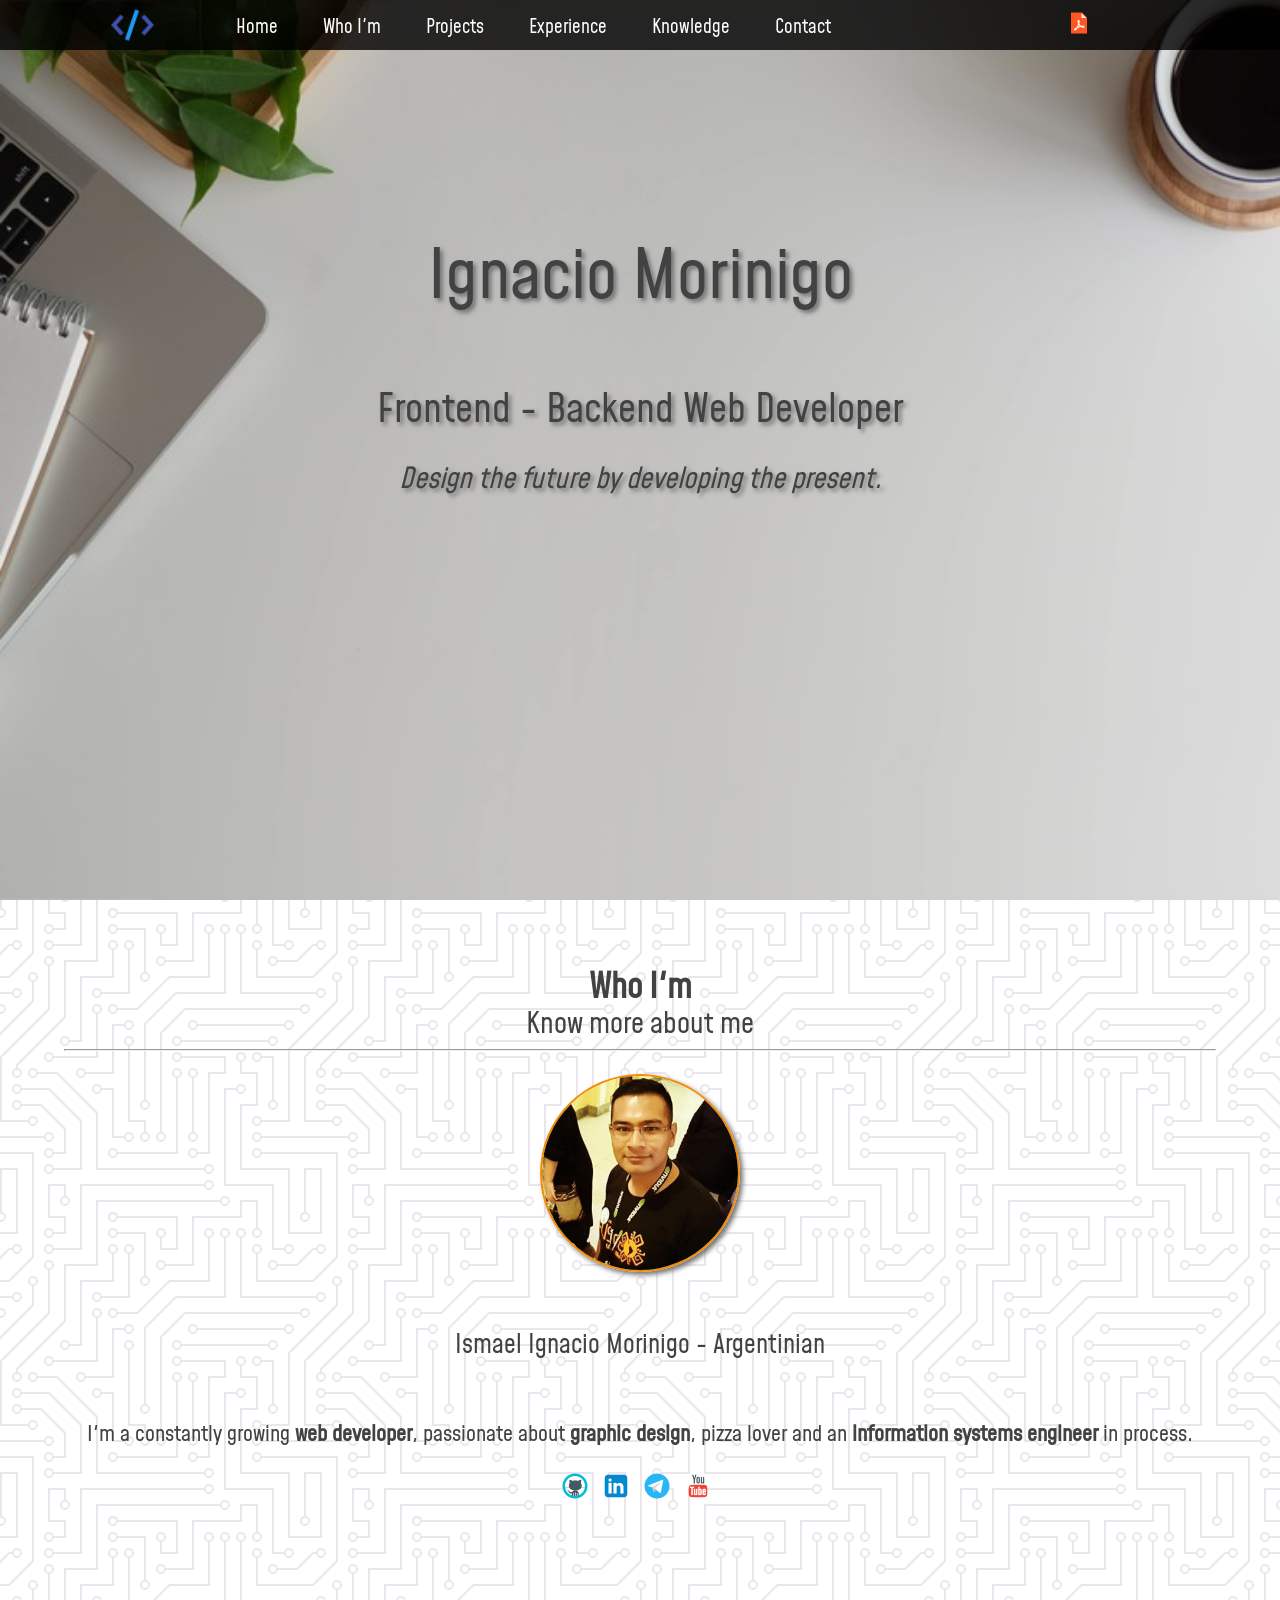
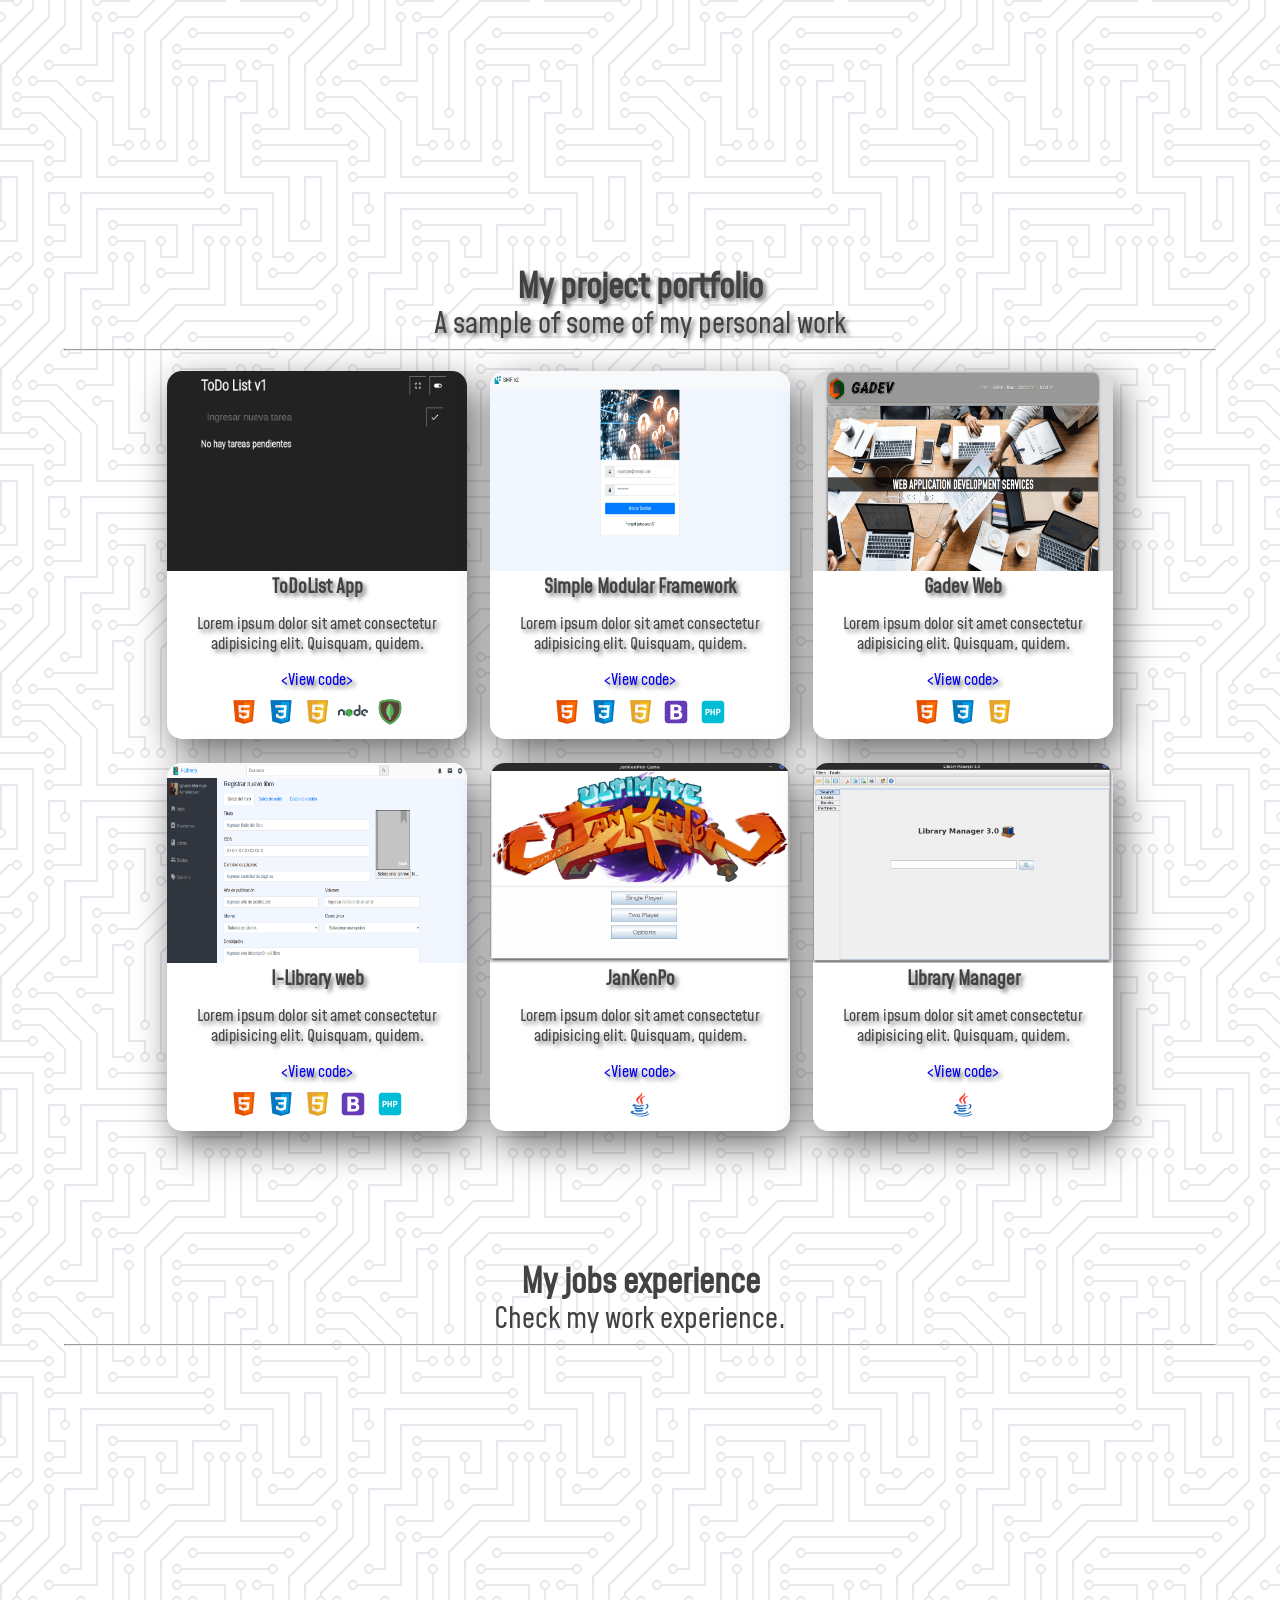
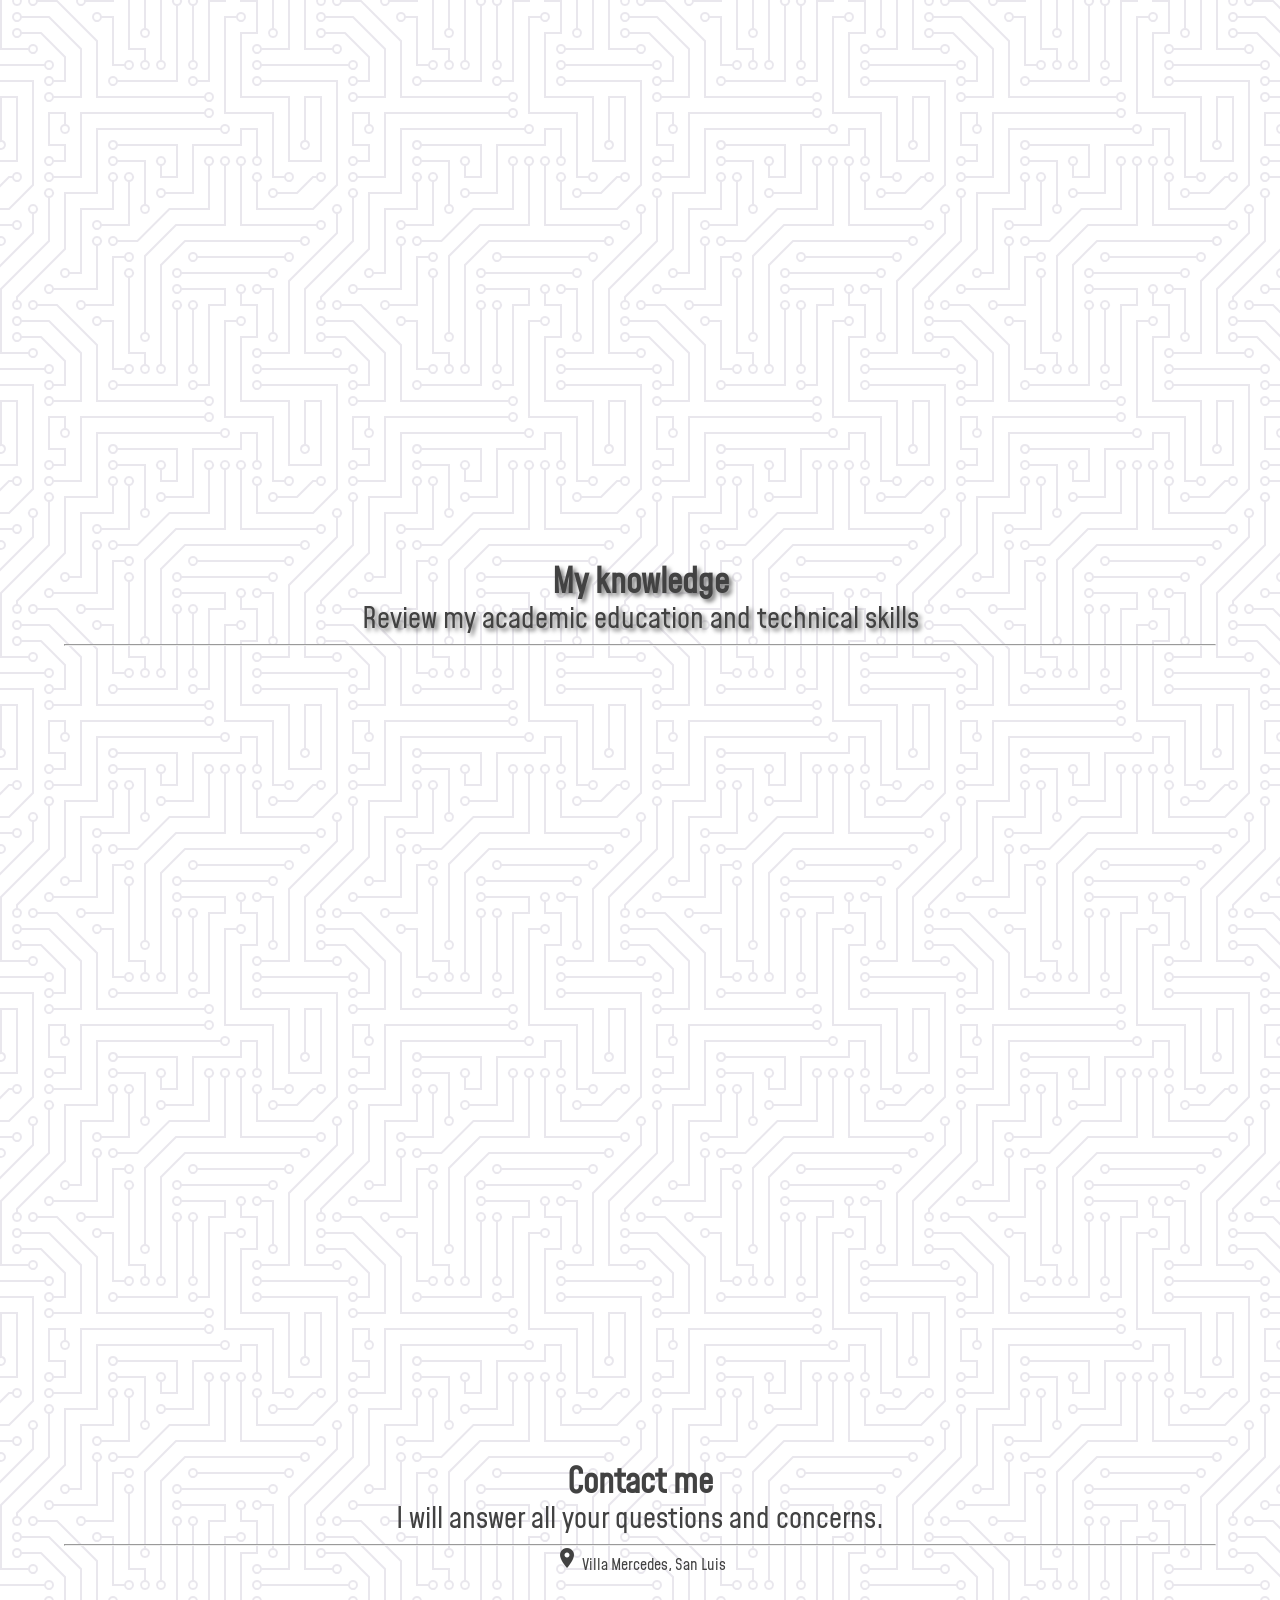
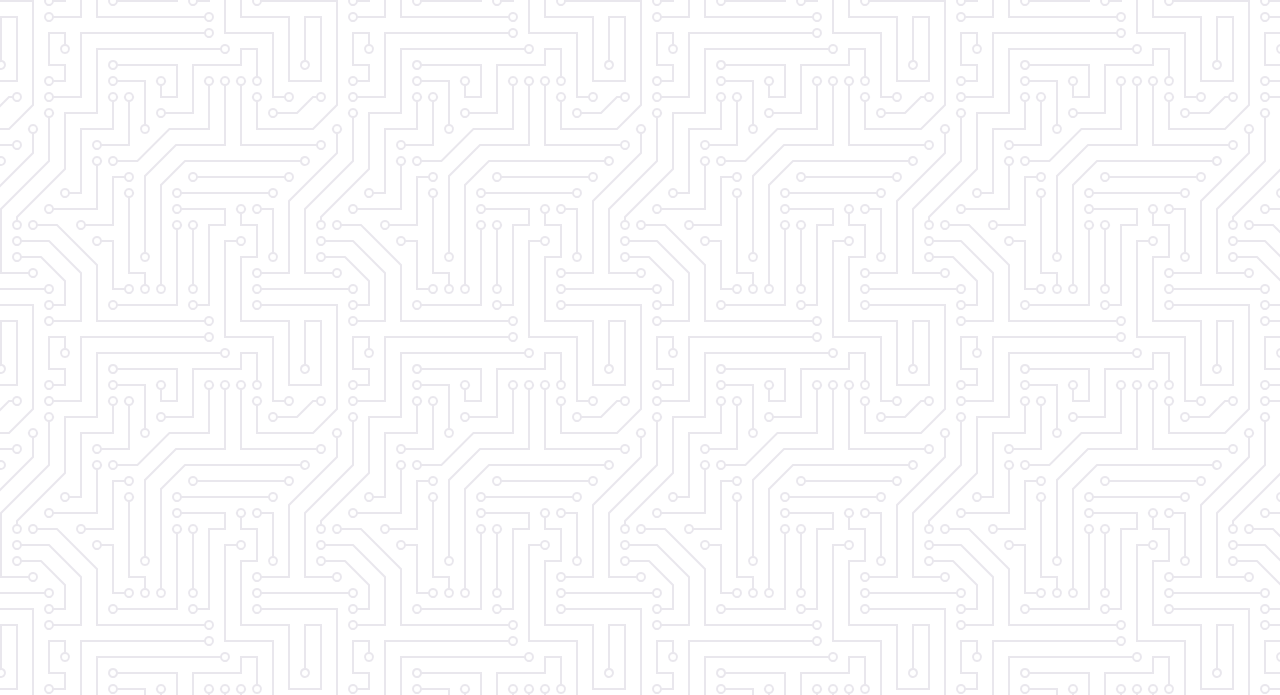
==== index.html @ b8783202 "Project section content" ====
<!DOCTYPE html>
<html lang="en">
    <head>
        <meta charset="UTF-8">
        <meta http-equiv="X-UA-Compatible" content="IE=edge">
        <meta name="viewport" content="width=device-width, initial-scale=1.0">
        <link href="https://fonts.googleapis.com/icon?family=Material+Icons" rel="stylesheet">
        <link rel="stylesheet" href="./css/fonts.css">
        <link rel="stylesheet" href="./css/style.css">
        <link rel="stylesheet" href="./css/media-query.css">
        <link href="https://unpkg.com/aos@2.3.1/dist/aos.css" rel="stylesheet">
        <link rel="shortcut icon" href="./assets/icons/favicon.png" type="image/x-icon">
        <title>Ignacio Morinigo - Web</title>
    </head>
    <body>
        <header>
            <!--Nav menu-->
            <nav class="nav-main">
                <img src="./assets/img/brand.png" alt="morinacho logo" class="nav-brand">
                <ul class="nav-menu" id="nav-menu">
                    <li><a href="#home">Home</a></li>
                    <li><a href="#im">Who I'm</a></li>
                    <li><a href="#projects">Projects</a></li>
                    <li><a href="#experience">Experience</a></li>
                    <li><a href="#knowledge">Knowledge</a></li>
                    <li><a href="#contact">Contact</a></li>
                </ul>
                <div class="menu-bar" id="menu-bar">
                    <i class="material-icons">menu</i>
                </div>
                <!--Search-->
                <ul class="nav-search">
                    <li><a href="https://drive.google.com/file/d/1oW3Do5Kp2WzFYBos2UsOFZZMTIMXkydo/view?usp=sharing" target="_blank"><img src="./assets/icons/icons8-pdf-30.png" /></a></li>
                </ul>
            </nav>
        </header>
        <main class="container">
            <!--Home-->
            <section id="home" class="content">
                <div class="title-section">
                    <p id="my-name" data-aos="zoom-out-down" data-aos-duration="800">Ignacio Morinigo</p>
                    <p id="my-profesion" data-aos="zoom-out" data-aos-duration="800">Frontend - Backend Web Developer</p>
                    <p data-aos="zoom-out-up" data-aos-duration="800"><cite>Design the future by developing the present.</cite></p>
                </div> 
            </section>

            <!--Who im-->
            <section id="im" class="content">
                <article class="title-section">
                    <h1>Who I'm</h1>
                    <span>Know more about me</span>
                    <hr>
                </article>
                <article id="main-im"> 
                    <img src="./assets/img/profile.png" alt="profile" >
                    <div id="personal-data">
                        <p>Ismael Ignacio Morinigo - Argentinian</p>
                    </div> 
                    <div id="about-me"> 
                        <p>I'm a constantly growing <b>web developer</b>, passionate about <b>graphic design</b>, pizza lover and an <b>information systems engineer</b> in process.</p>
                    </div>
                </article>
                <footer id="footer-icons">
                    <a href="https://github.com/morinacho" target="_blank"><img src="./assets/icons/icons8-github-30.png" alt="github"></a>
                    <a href="https://www.linkedin.com/in/ismael-ignacio-morinigo-8822a538/" target="_blank"><img src="./assets/icons/icons8-linkedin-30.png" alt="instagram"></a>
                    <a href="https://t.me/morinacho" target="_blank"><img src="./assets/icons/icons8-telegram-app-30.png" alt="telegram"></a>
                    <a href="https://www.youtube.com/channel/UCLKkpOBSzm8sTbXCJhYv2jQ?view_as=subscriber" target="_blank"><img src="./assets/icons/icons8-youtube-30.png" alt="youtube"></a>
                </footer>
            </section>

            <!--Projects-->
            <section id="projects" class="content">
                <article class="title-section">
                    <h1>My project portfolio</h1>
                    <span>A sample of some of my personal work</span>
                    <hr>
                </article>
                <article id="cards-container"></article>
            </section>

            <!--Experience-->
            <section id="experience" class="content">
                <article class="title-section">
                    <h1>My jobs experience</h1>
                    <span>Check my work experience.</span> 
                    <hr>
                </article>
            </section>

            <!--Knowledge-->
            <section id="knowledge" class="content">
                <article class="title-section">
                    <h1>My knowledge</h1>
                    <span>Review my academic education and technical skills</span>
                    <hr>
                </article> 
            </section>

            <!--Contact-->
            <section id="contact" class="content">
                <article class="title-section">
                    <h1>Contact me</h1>
                    <span>I will answer all your questions and concerns.</span>
                    <hr>
                </article>
                <footer>
                    <ul> 
                        <li><span class="material-icons">room</span><span class="footer-li"> Villa Mercedes, San Luis</span></li>
                    </ul>
                </footer>
            </section>
        </main> 
        <script src="./js/app.js"></script>       
        <script src="https://unpkg.com/aos@2.3.1/dist/aos.js"></script>
        <script>AOS.init();</script>
    </body>
</html>
---- css/fonts.css ----
@font-face {
    font-family: 'Mohave';
    src: url('../assets/fonts/mohave/Mohave-Regular.eot');
    src: url('../assets/fonts/mohave/Mohave-Regular.eot');
    src: url('../assets/fonts/mohave/Mohave-Regular.eot?#iefix') format('embedded-opentype'),
         url('../assets/fonts/mohave/Mohave-Regular.woff2') format('woff2'),
         url('../assets/fonts/mohave/Mohave-Regular.woff') format('woff'),
         url('../assets/fonts/mohave/Mohave-Regular.ttf') format('truetype'),
         url('../assets/fonts/mohave/Mohave-Regular.svg#Mohave-Regular') format('svg');
    font-weight: normal;
    font-style: normal;
}
---- css/style.css ----
*{
    box-sizing: border-box;
    margin: 0;
    padding: 0;
}
/* Color palette*/
:root{
    --primary-color-light: #424242;
    --secundary-color-light: #9b9b9b;
    --tertiary-color-light: #ECECD4;
    --quaternary-color-ligth: #F49237;
    --quinary-color-ligth: #ECF7F7;

    --primary-color-dark: #000000;
    --secundary-color-dark: #9b9b9b;
    --tertiary-color-dark: #ECECD4;
    --quaternary-color-dark: #F49237;
    --quinary-color-dark: #FFFFFF;
}

body{
    background-color: var(--quintary-color-light);
    background-image: url("data:image/svg+xml,%3Csvg xmlns='http://www.w3.org/2000/svg' viewBox='0 0 304 304' width='304' height='304'%3E%3Cpath fill='%239C92AC' fill-opacity='0.22' d='M44.1 224a5 5 0 1 1 0 2H0v-2h44.1zm160 48a5 5 0 1 1 0 2H82v-2h122.1zm57.8-46a5 5 0 1 1 0-2H304v2h-42.1zm0 16a5 5 0 1 1 0-2H304v2h-42.1zm6.2-114a5 5 0 1 1 0 2h-86.2a5 5 0 1 1 0-2h86.2zm-256-48a5 5 0 1 1 0 2H0v-2h12.1zm185.8 34a5 5 0 1 1 0-2h86.2a5 5 0 1 1 0 2h-86.2zM258 12.1a5 5 0 1 1-2 0V0h2v12.1zm-64 208a5 5 0 1 1-2 0v-54.2a5 5 0 1 1 2 0v54.2zm48-198.2V80h62v2h-64V21.9a5 5 0 1 1 2 0zm16 16V64h46v2h-48V37.9a5 5 0 1 1 2 0zm-128 96V208h16v12.1a5 5 0 1 1-2 0V210h-16v-76.1a5 5 0 1 1 2 0zm-5.9-21.9a5 5 0 1 1 0 2H114v48H85.9a5 5 0 1 1 0-2H112v-48h12.1zm-6.2 130a5 5 0 1 1 0-2H176v-74.1a5 5 0 1 1 2 0V242h-60.1zm-16-64a5 5 0 1 1 0-2H114v48h10.1a5 5 0 1 1 0 2H112v-48h-10.1zM66 284.1a5 5 0 1 1-2 0V274H50v30h-2v-32h18v12.1zM236.1 176a5 5 0 1 1 0 2H226v94h48v32h-2v-30h-48v-98h12.1zm25.8-30a5 5 0 1 1 0-2H274v44.1a5 5 0 1 1-2 0V146h-10.1zm-64 96a5 5 0 1 1 0-2H208v-80h16v-14h-42.1a5 5 0 1 1 0-2H226v18h-16v80h-12.1zm86.2-210a5 5 0 1 1 0 2H272V0h2v32h10.1zM98 101.9V146H53.9a5 5 0 1 1 0-2H96v-42.1a5 5 0 1 1 2 0zM53.9 34a5 5 0 1 1 0-2H80V0h2v34H53.9zm60.1 3.9V66H82v64H69.9a5 5 0 1 1 0-2H80V64h32V37.9a5 5 0 1 1 2 0zM101.9 82a5 5 0 1 1 0-2H128V37.9a5 5 0 1 1 2 0V82h-28.1zm16-64a5 5 0 1 1 0-2H146v44.1a5 5 0 1 1-2 0V18h-26.1zm102.2 270a5 5 0 1 1 0 2H98v14h-2v-16h124.1zM242 149.9V160h16v34h-16v62h48v48h-2v-46h-48v-66h16v-30h-16v-12.1a5 5 0 1 1 2 0zM53.9 18a5 5 0 1 1 0-2H64V2H48V0h18v18H53.9zm112 32a5 5 0 1 1 0-2H192V0h50v2h-48v48h-28.1zm-48-48a5 5 0 0 1-9.8-2h2.07a3 3 0 1 0 5.66 0H178v34h-18V21.9a5 5 0 1 1 2 0V32h14V2h-58.1zm0 96a5 5 0 1 1 0-2H137l32-32h39V21.9a5 5 0 1 1 2 0V66h-40.17l-32 32H117.9zm28.1 90.1a5 5 0 1 1-2 0v-76.51L175.59 80H224V21.9a5 5 0 1 1 2 0V82h-49.59L146 112.41v75.69zm16 32a5 5 0 1 1-2 0v-99.51L184.59 96H300.1a5 5 0 0 1 3.9-3.9v2.07a3 3 0 0 0 0 5.66v2.07a5 5 0 0 1-3.9-3.9H185.41L162 121.41v98.69zm-144-64a5 5 0 1 1-2 0v-3.51l48-48V48h32V0h2v50H66v55.41l-48 48v2.69zM50 53.9v43.51l-48 48V208h26.1a5 5 0 1 1 0 2H0v-65.41l48-48V53.9a5 5 0 1 1 2 0zm-16 16V89.41l-34 34v-2.82l32-32V69.9a5 5 0 1 1 2 0zM12.1 32a5 5 0 1 1 0 2H9.41L0 43.41V40.6L8.59 32h3.51zm265.8 18a5 5 0 1 1 0-2h18.69l7.41-7.41v2.82L297.41 50H277.9zm-16 160a5 5 0 1 1 0-2H288v-71.41l16-16v2.82l-14 14V210h-28.1zm-208 32a5 5 0 1 1 0-2H64v-22.59L40.59 194H21.9a5 5 0 1 1 0-2H41.41L66 216.59V242H53.9zm150.2 14a5 5 0 1 1 0 2H96v-56.6L56.6 162H37.9a5 5 0 1 1 0-2h19.5L98 200.6V256h106.1zm-150.2 2a5 5 0 1 1 0-2H80v-46.59L48.59 178H21.9a5 5 0 1 1 0-2H49.41L82 208.59V258H53.9zM34 39.8v1.61L9.41 66H0v-2h8.59L32 40.59V0h2v39.8zM2 300.1a5 5 0 0 1 3.9 3.9H3.83A3 3 0 0 0 0 302.17V256h18v48h-2v-46H2v42.1zM34 241v63h-2v-62H0v-2h34v1zM17 18H0v-2h16V0h2v18h-1zm273-2h14v2h-16V0h2v16zm-32 273v15h-2v-14h-14v14h-2v-16h18v1zM0 92.1A5.02 5.02 0 0 1 6 97a5 5 0 0 1-6 4.9v-2.07a3 3 0 1 0 0-5.66V92.1zM80 272h2v32h-2v-32zm37.9 32h-2.07a3 3 0 0 0-5.66 0h-2.07a5 5 0 0 1 9.8 0zM5.9 0A5.02 5.02 0 0 1 0 5.9V3.83A3 3 0 0 0 3.83 0H5.9zm294.2 0h2.07A3 3 0 0 0 304 3.83V5.9a5 5 0 0 1-3.9-5.9zm3.9 300.1v2.07a3 3 0 0 0-1.83 1.83h-2.07a5 5 0 0 1 3.9-3.9zM97 100a3 3 0 1 0 0-6 3 3 0 0 0 0 6zm0-16a3 3 0 1 0 0-6 3 3 0 0 0 0 6zm16 16a3 3 0 1 0 0-6 3 3 0 0 0 0 6zm16 16a3 3 0 1 0 0-6 3 3 0 0 0 0 6zm0 16a3 3 0 1 0 0-6 3 3 0 0 0 0 6zm-48 32a3 3 0 1 0 0-6 3 3 0 0 0 0 6zm16 16a3 3 0 1 0 0-6 3 3 0 0 0 0 6zm32 48a3 3 0 1 0 0-6 3 3 0 0 0 0 6zm-16 16a3 3 0 1 0 0-6 3 3 0 0 0 0 6zm32-16a3 3 0 1 0 0-6 3 3 0 0 0 0 6zm0-32a3 3 0 1 0 0-6 3 3 0 0 0 0 6zm16 32a3 3 0 1 0 0-6 3 3 0 0 0 0 6zm32 16a3 3 0 1 0 0-6 3 3 0 0 0 0 6zm0-16a3 3 0 1 0 0-6 3 3 0 0 0 0 6zm-16-64a3 3 0 1 0 0-6 3 3 0 0 0 0 6zm16 0a3 3 0 1 0 0-6 3 3 0 0 0 0 6zm16 96a3 3 0 1 0 0-6 3 3 0 0 0 0 6zm0 16a3 3 0 1 0 0-6 3 3 0 0 0 0 6zm16 16a3 3 0 1 0 0-6 3 3 0 0 0 0 6zm16-144a3 3 0 1 0 0-6 3 3 0 0 0 0 6zm0 32a3 3 0 1 0 0-6 3 3 0 0 0 0 6zm16-32a3 3 0 1 0 0-6 3 3 0 0 0 0 6zm16-16a3 3 0 1 0 0-6 3 3 0 0 0 0 6zm-96 0a3 3 0 1 0 0-6 3 3 0 0 0 0 6zm0 16a3 3 0 1 0 0-6 3 3 0 0 0 0 6zm16-32a3 3 0 1 0 0-6 3 3 0 0 0 0 6zm96 0a3 3 0 1 0 0-6 3 3 0 0 0 0 6zm-16-64a3 3 0 1 0 0-6 3 3 0 0 0 0 6zm16-16a3 3 0 1 0 0-6 3 3 0 0 0 0 6zm-32 0a3 3 0 1 0 0-6 3 3 0 0 0 0 6zm0-16a3 3 0 1 0 0-6 3 3 0 0 0 0 6zm-16 0a3 3 0 1 0 0-6 3 3 0 0 0 0 6zm-16 0a3 3 0 1 0 0-6 3 3 0 0 0 0 6zm-16 0a3 3 0 1 0 0-6 3 3 0 0 0 0 6zM49 36a3 3 0 1 0 0-6 3 3 0 0 0 0 6zm-32 0a3 3 0 1 0 0-6 3 3 0 0 0 0 6zm32 16a3 3 0 1 0 0-6 3 3 0 0 0 0 6zM33 68a3 3 0 1 0 0-6 3 3 0 0 0 0 6zm16-48a3 3 0 1 0 0-6 3 3 0 0 0 0 6zm0 240a3 3 0 1 0 0-6 3 3 0 0 0 0 6zm16 32a3 3 0 1 0 0-6 3 3 0 0 0 0 6zm-16-64a3 3 0 1 0 0-6 3 3 0 0 0 0 6zm0 16a3 3 0 1 0 0-6 3 3 0 0 0 0 6zm-16-32a3 3 0 1 0 0-6 3 3 0 0 0 0 6zm80-176a3 3 0 1 0 0-6 3 3 0 0 0 0 6zm16 0a3 3 0 1 0 0-6 3 3 0 0 0 0 6zm-16-16a3 3 0 1 0 0-6 3 3 0 0 0 0 6zm32 48a3 3 0 1 0 0-6 3 3 0 0 0 0 6zm16-16a3 3 0 1 0 0-6 3 3 0 0 0 0 6zm0-32a3 3 0 1 0 0-6 3 3 0 0 0 0 6zm112 176a3 3 0 1 0 0-6 3 3 0 0 0 0 6zm-16 16a3 3 0 1 0 0-6 3 3 0 0 0 0 6zm0 16a3 3 0 1 0 0-6 3 3 0 0 0 0 6zm0 16a3 3 0 1 0 0-6 3 3 0 0 0 0 6zM17 180a3 3 0 1 0 0-6 3 3 0 0 0 0 6zm0 16a3 3 0 1 0 0-6 3 3 0 0 0 0 6zm0-32a3 3 0 1 0 0-6 3 3 0 0 0 0 6zm16 0a3 3 0 1 0 0-6 3 3 0 0 0 0 6zM17 84a3 3 0 1 0 0-6 3 3 0 0 0 0 6zm32 64a3 3 0 1 0 0-6 3 3 0 0 0 0 6zm16-16a3 3 0 1 0 0-6 3 3 0 0 0 0 6z'%3E%3C/path%3E%3C/svg%3E");
    color: var(--primary-color-light);
    font-family: 'Mohave';
    transition: 500ms; 
}
html{
    scroll-behavior: smooth;
}

ul{
    list-style-type: none;
}

a{
    text-decoration: none;
}
hr{
    color: var(--tertiary-color-light);
    margin-top: 10px;
}
.container{
    margin: auto;
    width: 100%;
}

/* Navigation */
.nav-main{
    background-color: rgba(0, 0, 0, .8);
    font-size: 1.2em;
    display: grid;
    grid-template-columns: repeat(12, 1fr);
    align-items: center;
    position:fixed;
    width: 100%;
    z-index: 999;
}

.nav-brand{
    height: 50px;
    grid-column: 2/3;
    width: 50px;
}
.nav-main .nav-menu{
    grid-column: 3/9;
    display: flex;
    justify-content: space-around;
}

.nav-main ul li{
    overflow: hidden;
}

.nav-main ul li a{
    color: var(--quinary-color-dark);
}

.nav-main ul li a:hover{
    color: var(--quaternary-color-dark);
    font-size: 1.3em;
    transition: 400ms;
}
.nav-main .nav-search{
    grid-column: 11/12;
}
.nav-main .menu-bar{
    display: none;
}

/* Content*/
.content{
    height: 100vh; 
    padding: 0 5%;
    overflow: hidden; 
}
.content:nth-child(odd){
    background-size: cover;
    max-width: 100%;
    background-attachment: fixed;
	background-repeat: no-repeat;
    overflow: hidden;
}
.title-section{
    color: var(--primary-color-light);
    font-size: 1.8em;
    text-align: center;
    margin-top: 65px ;
}

/* Home section */
#home{
    background-image: url(../assets/img/background.jpg);
    text-shadow: 3px 3px 4px #747474;
    text-align: center;
}
#home #my-name{
    font-size: 2.4em; 
    margin-top: 230px
}
#home #my-profesion{
    font-size: 1.4em; 
    margin: 15px 0 15px 0;
}
#home cite{
    font-size: 1em
}

/* Who im section */
#main-im{
    text-align: center;
}
#main-im img{
    border: 2px solid #f38b03;
    box-shadow: 3px 3px 5px #747474;;
    border-radius: 50%;  
    margin-top: 2%;
    width: 200px;
}

#main-im #personal-data{
    font-size: 1.6em;
    margin-top:15px;
    padding: 1%;
}

#main-im #about-me{
    font-size: 1.4em;  ;
}

#im #footer-icons{
    margin-top: 25px;
    text-align: center;
}

#im #footer-icons a{
    padding-right: 8px;
}

/* Projects section */
#projects{
    background-image: url(../assets/img/projects.jpeg);
    height: 100% ;
    text-shadow: 3px 3px 4px #747474;
    text-align: center;
    padding-bottom: 50px;
}
#projects .title-section{
    margin-bottom: 10px;
}
.card {
    background: white;
    border-radius: 15px;
    box-shadow: 7px 13px 37px rgba(0, 0, 0, .6);
    display: inline-block;
    margin: 10px;
    width: 300px;
}

.card img.card-background {
    width: 100%;
    height: 200px;
}

section {
    overflow: hidden;
    text-align: center;
}

section p {
    margin: 1em 0;
}

.card ul li {
    list-style: none;
    display: inline-block;
    margin: .5em .2em;
}
a.card-link{
    color: var(--primary-color-light);
    transition: all .3s ease-in-out;
}
a:hover .card-link{
    transform: scale(1.2) ;
}
a.card-link:visited{
    color: var(--primary-color-light);
}

/* Experience section */

/* Knowledge section */
#knowledge{
    background-image: url(../assets/img/knowledge.jpeg);
    text-shadow: 3px 3px 4px #747474;
    text-align: center;
}

/* Contact section */
---- css/media-query.css ----
@media only screen and (max-width:320px){}
@media only screen and (max-width:480px){}
@media only screen and (max-width:768px){}







@media only screen and (max-width:600px){

    .nav-main{
        position: relative;
    }

    .nav-main .shopping{
        display: none;
    }

    .nav-main .menu-bar{
        display: block;
        grid-column: 8/9;
        font-size: 2em;
        cursor: pointer;
    }

    .nav-main .nav-menu{
        position: absolute;
        width: 100%;
        height: 70vh;
        display: grid;
        align-items: center;
        background-color: #edcb54;
        margin-top: 38em;
        transform: translateX(170%);
        transition: all 1s;
    }

    .nav-main .menu-toggle{
        transform: translateX(70%);
    }

    .nav-main .nav-search{
        display: none;
    }

    /* Main */
    .hero .info-content{
        grid-column: 2/10;
        grid-row: 5 /8
    }
    .hero h1{
        font-size: 3.5em;
    }

    /* Footer*/
    footer .follow-me {
        display: none;
    }

    footer .social-network{
        text-align: center;
        
    }

}
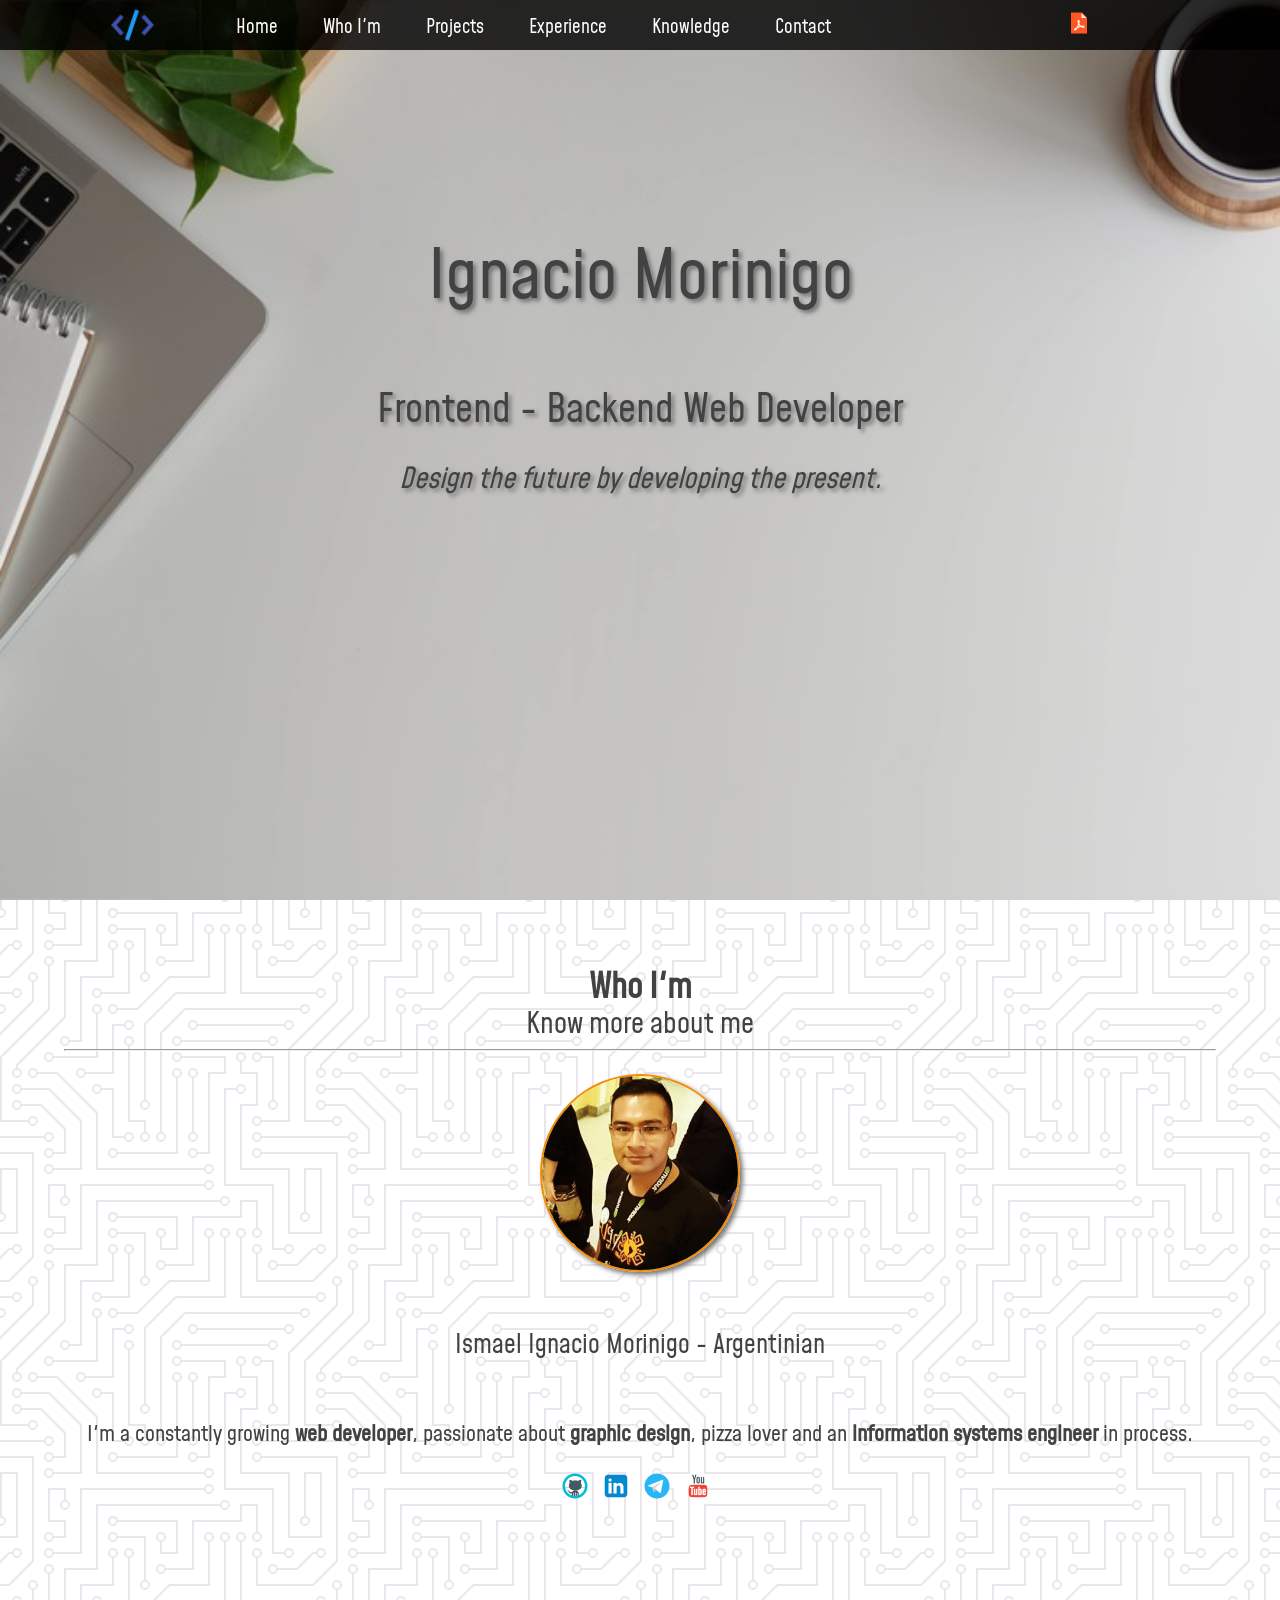
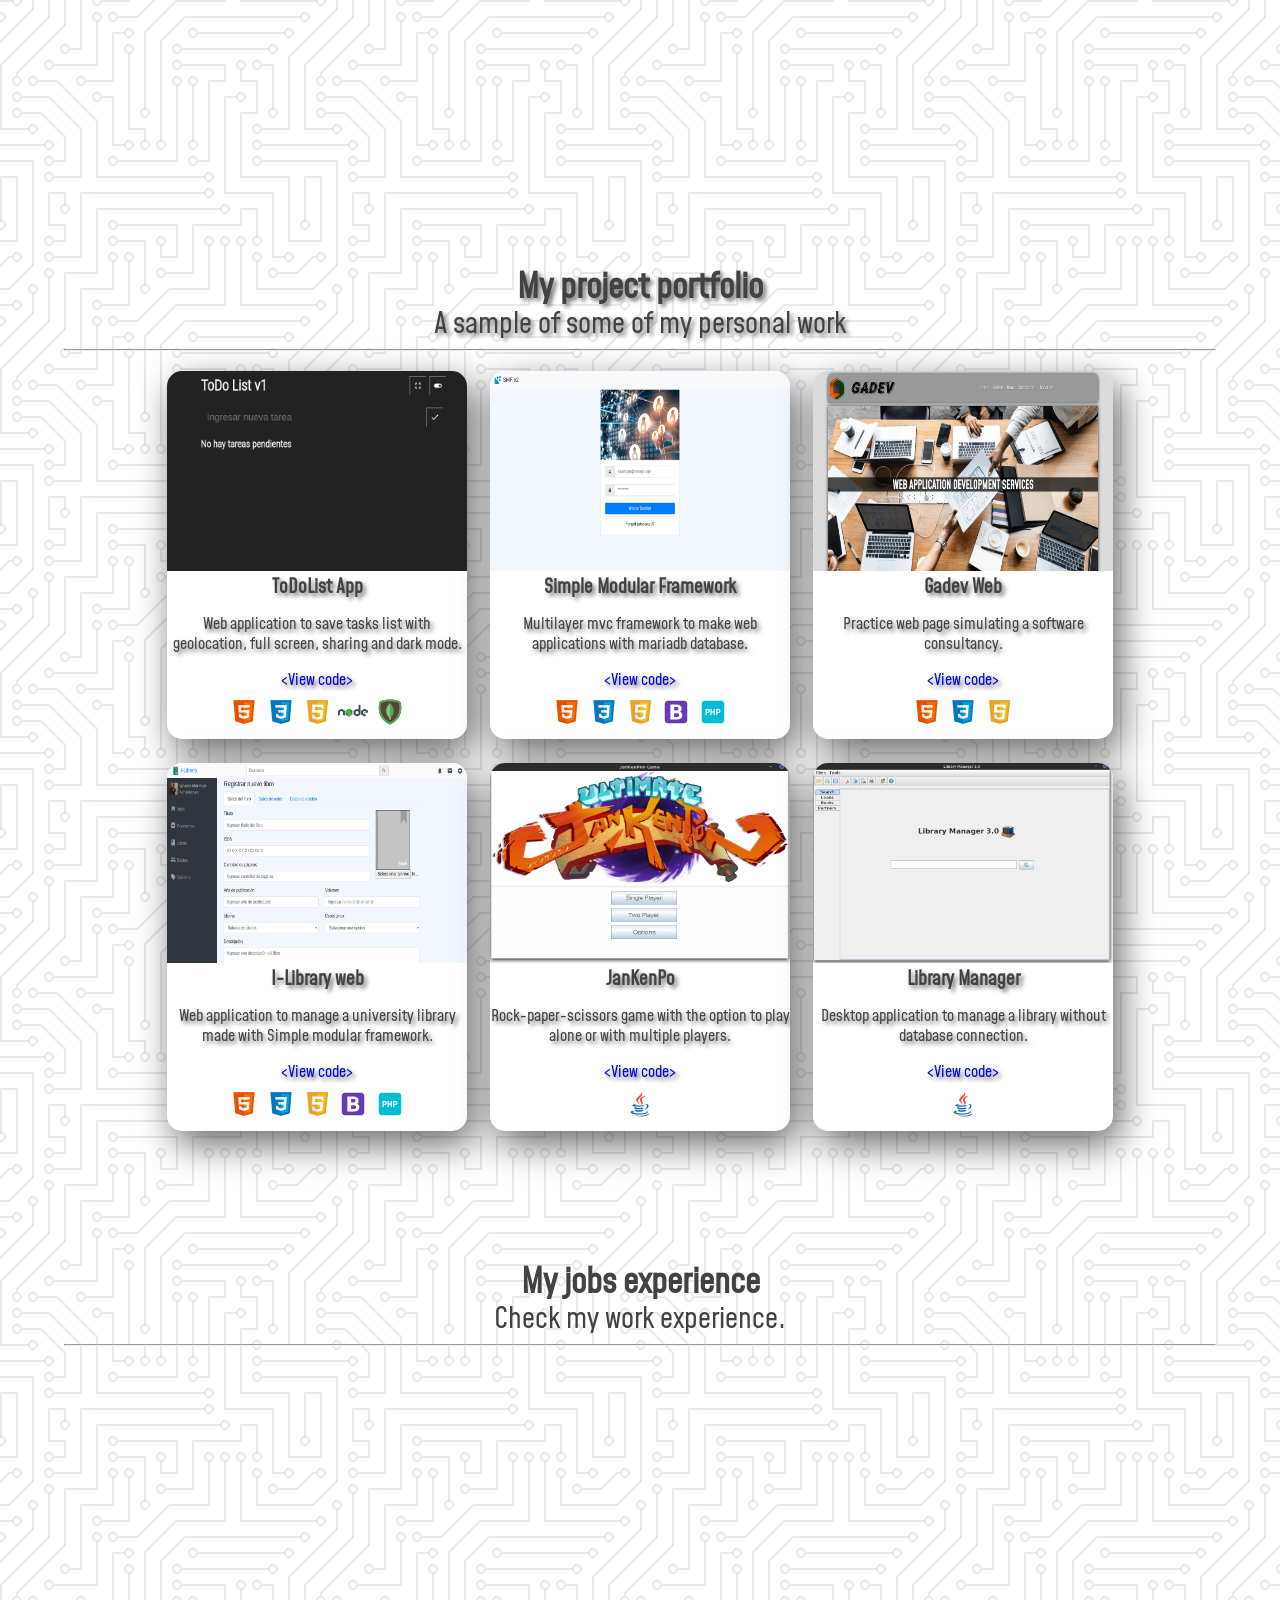
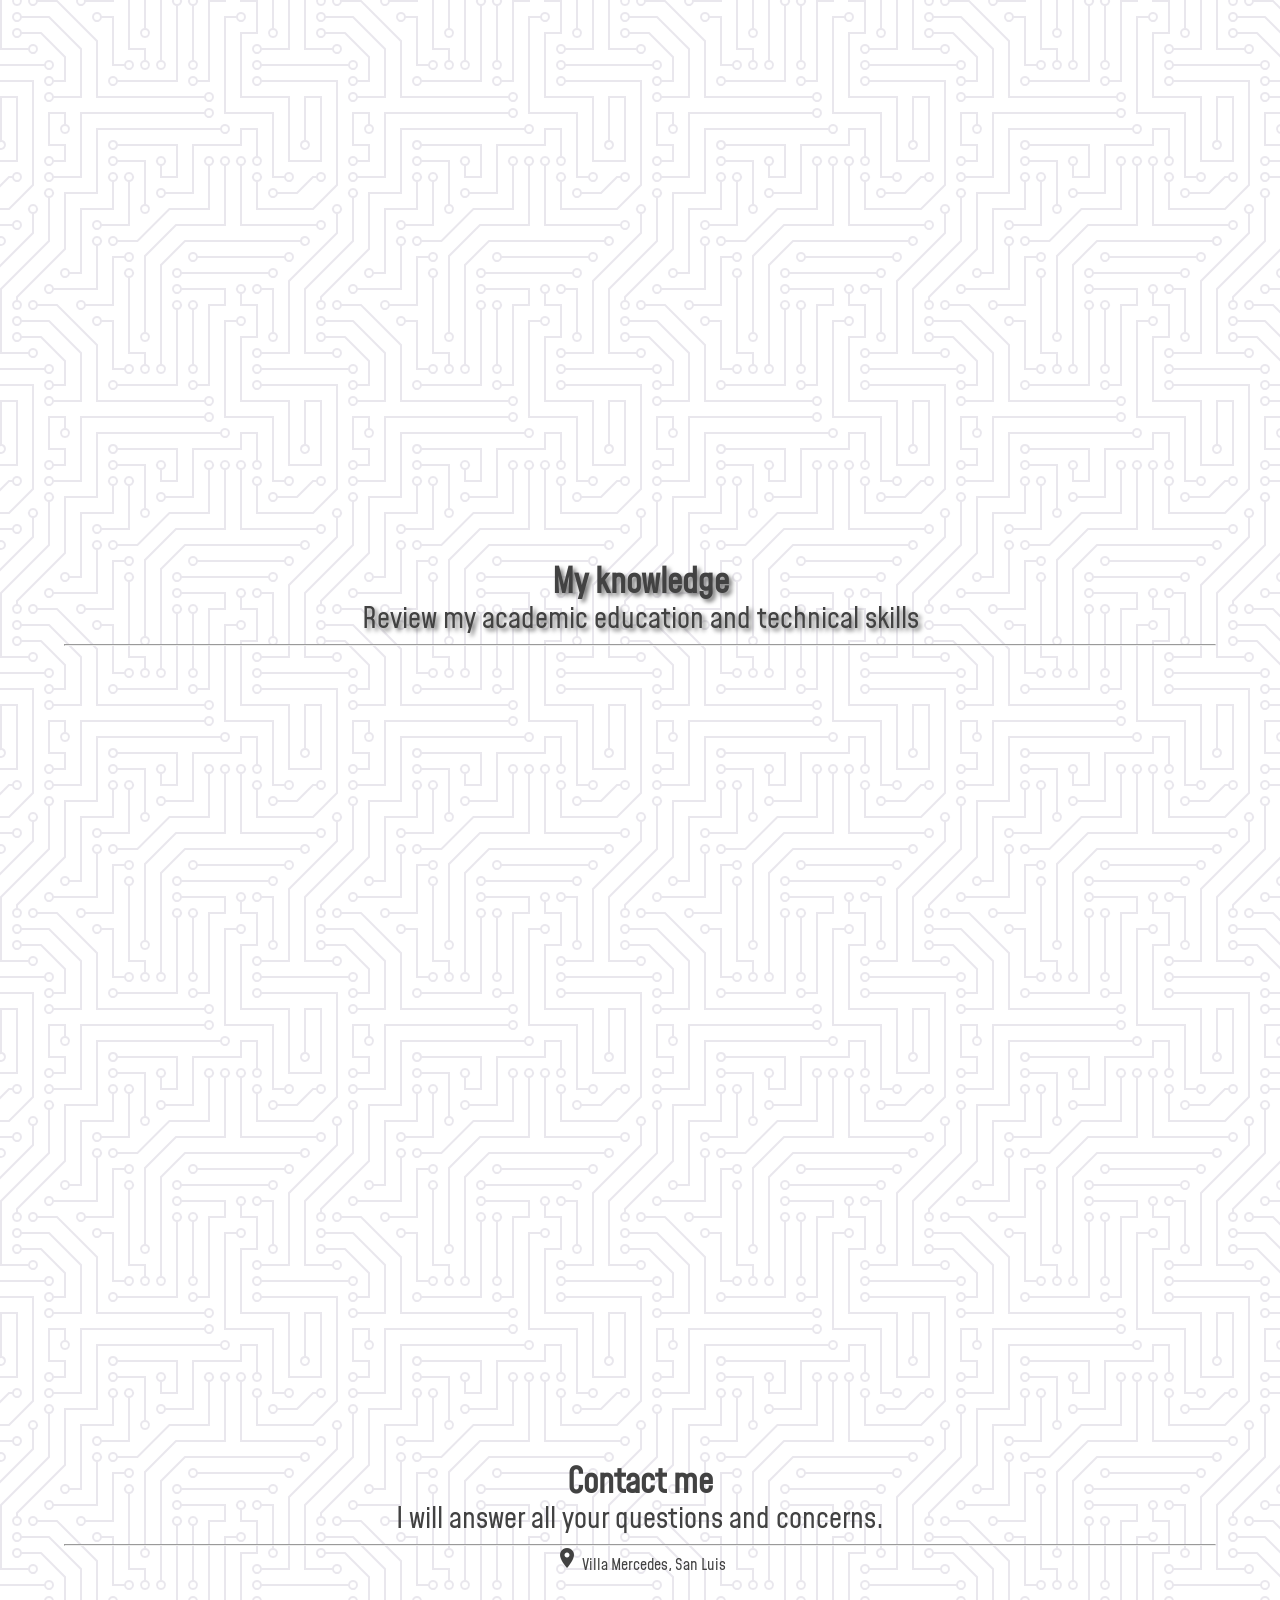
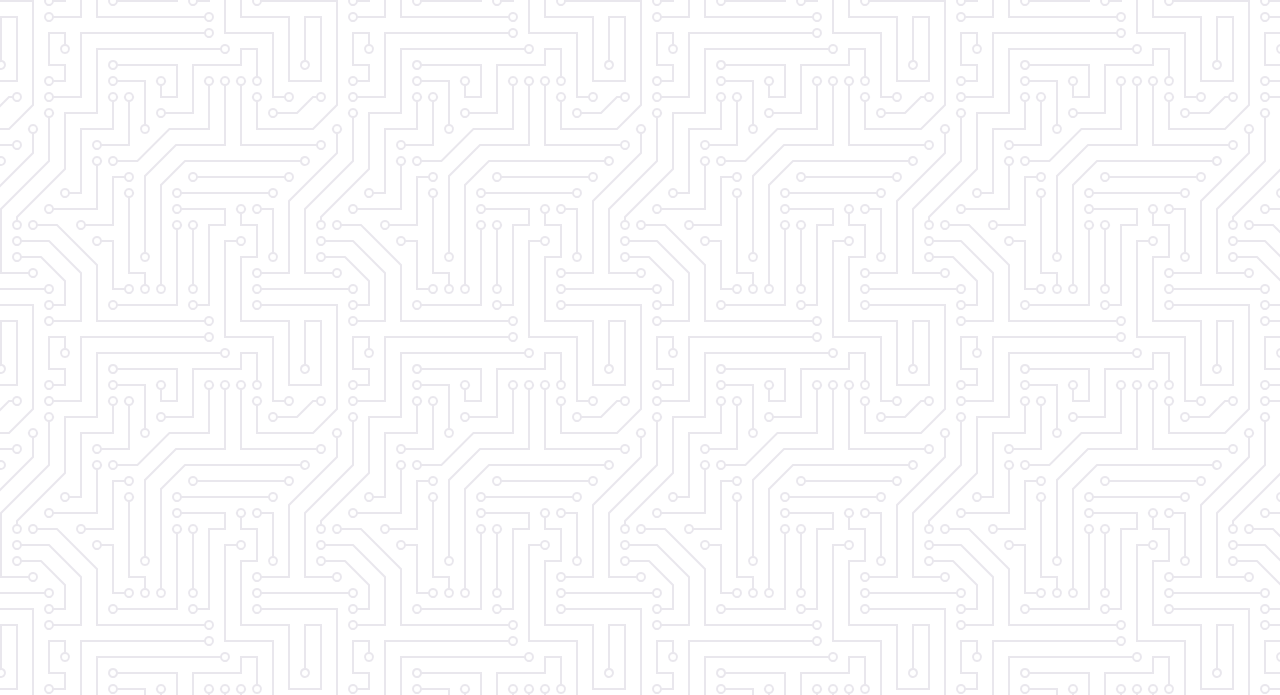
==== commit 83a05c27: "Project section content" ====
--- a/index.html
+++ b/index.html
@@ -62,7 +62,7 @@
                 </article>
                 <footer id="footer-icons">
                     <a href="https://github.com/morinacho" target="_blank"><img src="./assets/icons/icons8-github-30.png" alt="github"></a>
-                    <a href="https://www.linkedin.com/in/ismael-ignacio-morinigo-8822a538/" target="_blank"><img src="./assets/icons/icons8-linkedin-30.png" alt="instagram"></a>
+                    <a href="https://www.linkedin.com/in/morinacho/" target="_blank"><img src="./assets/icons/icons8-linkedin-30.png" alt="instagram"></a>
                     <a href="https://t.me/morinacho" target="_blank"><img src="./assets/icons/icons8-telegram-app-30.png" alt="telegram"></a>
                     <a href="https://www.youtube.com/channel/UCLKkpOBSzm8sTbXCJhYv2jQ?view_as=subscriber" target="_blank"><img src="./assets/icons/icons8-youtube-30.png" alt="youtube"></a>
                 </footer>
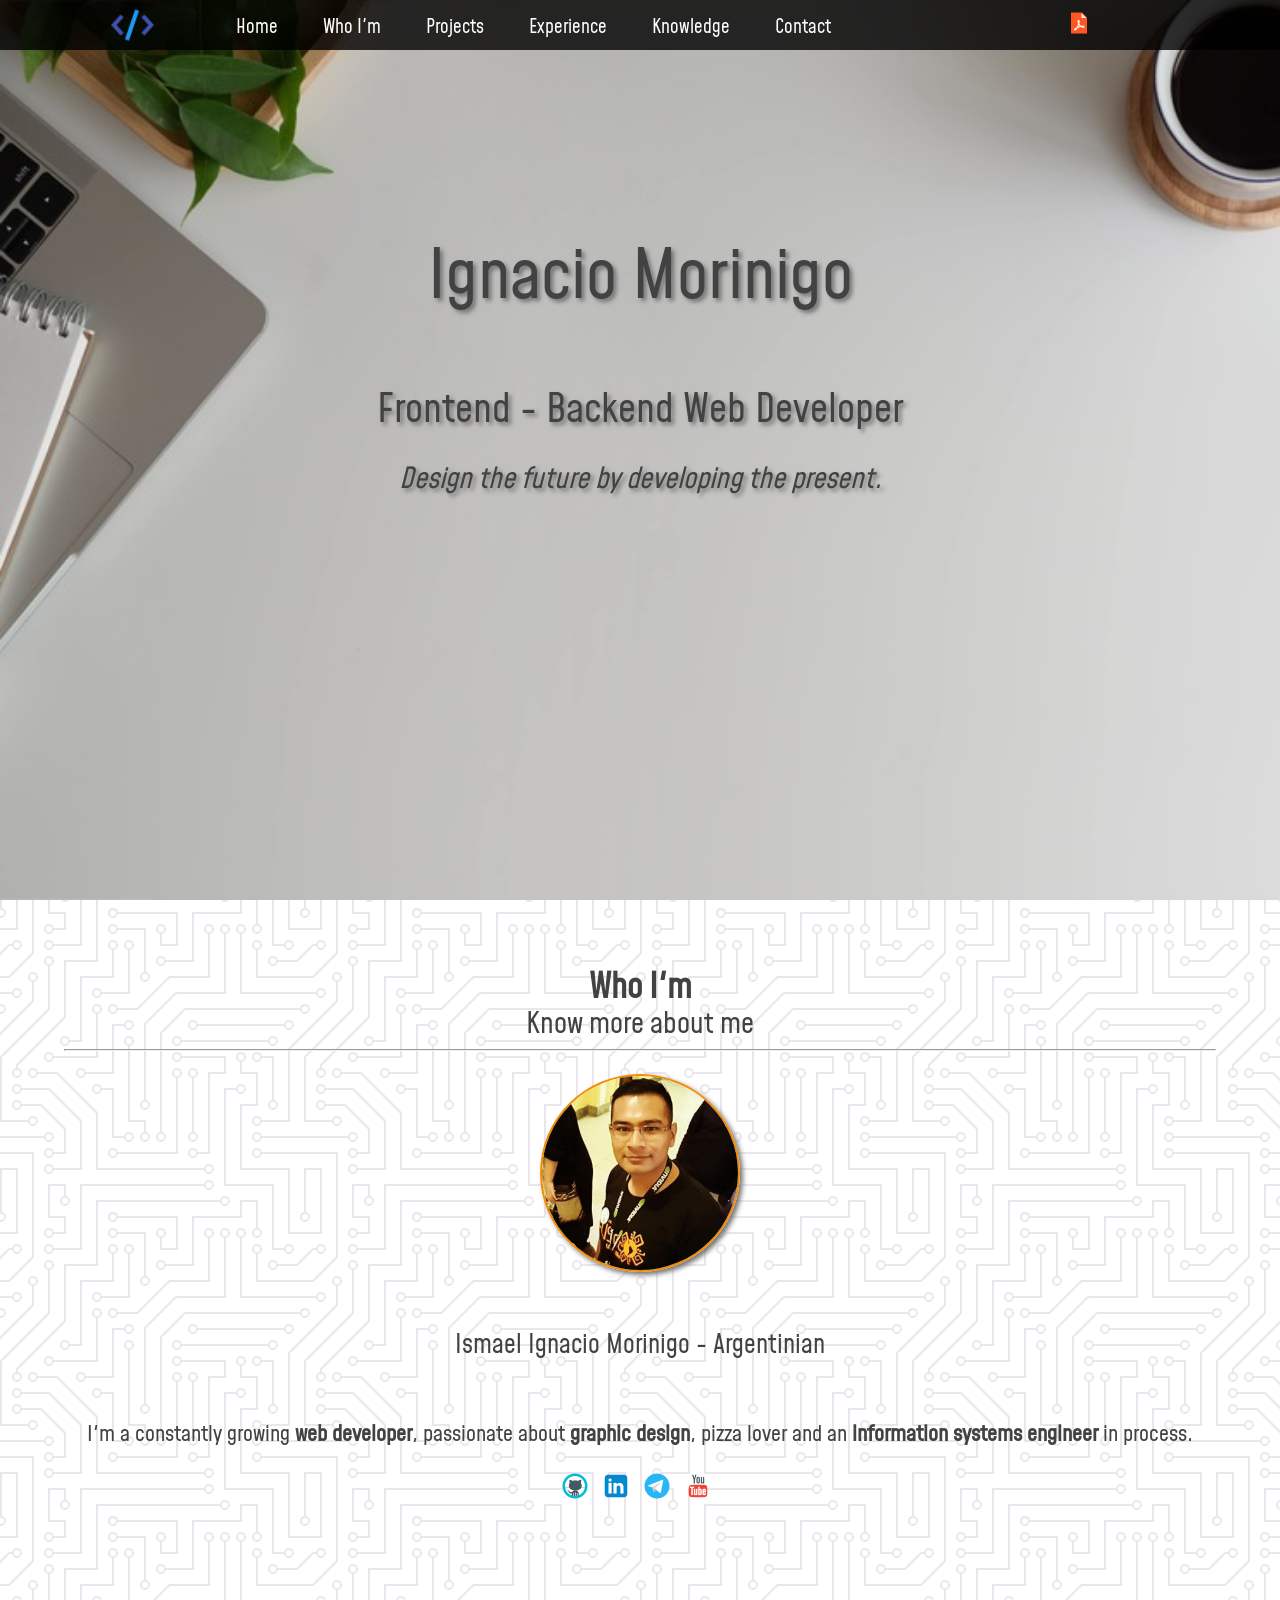
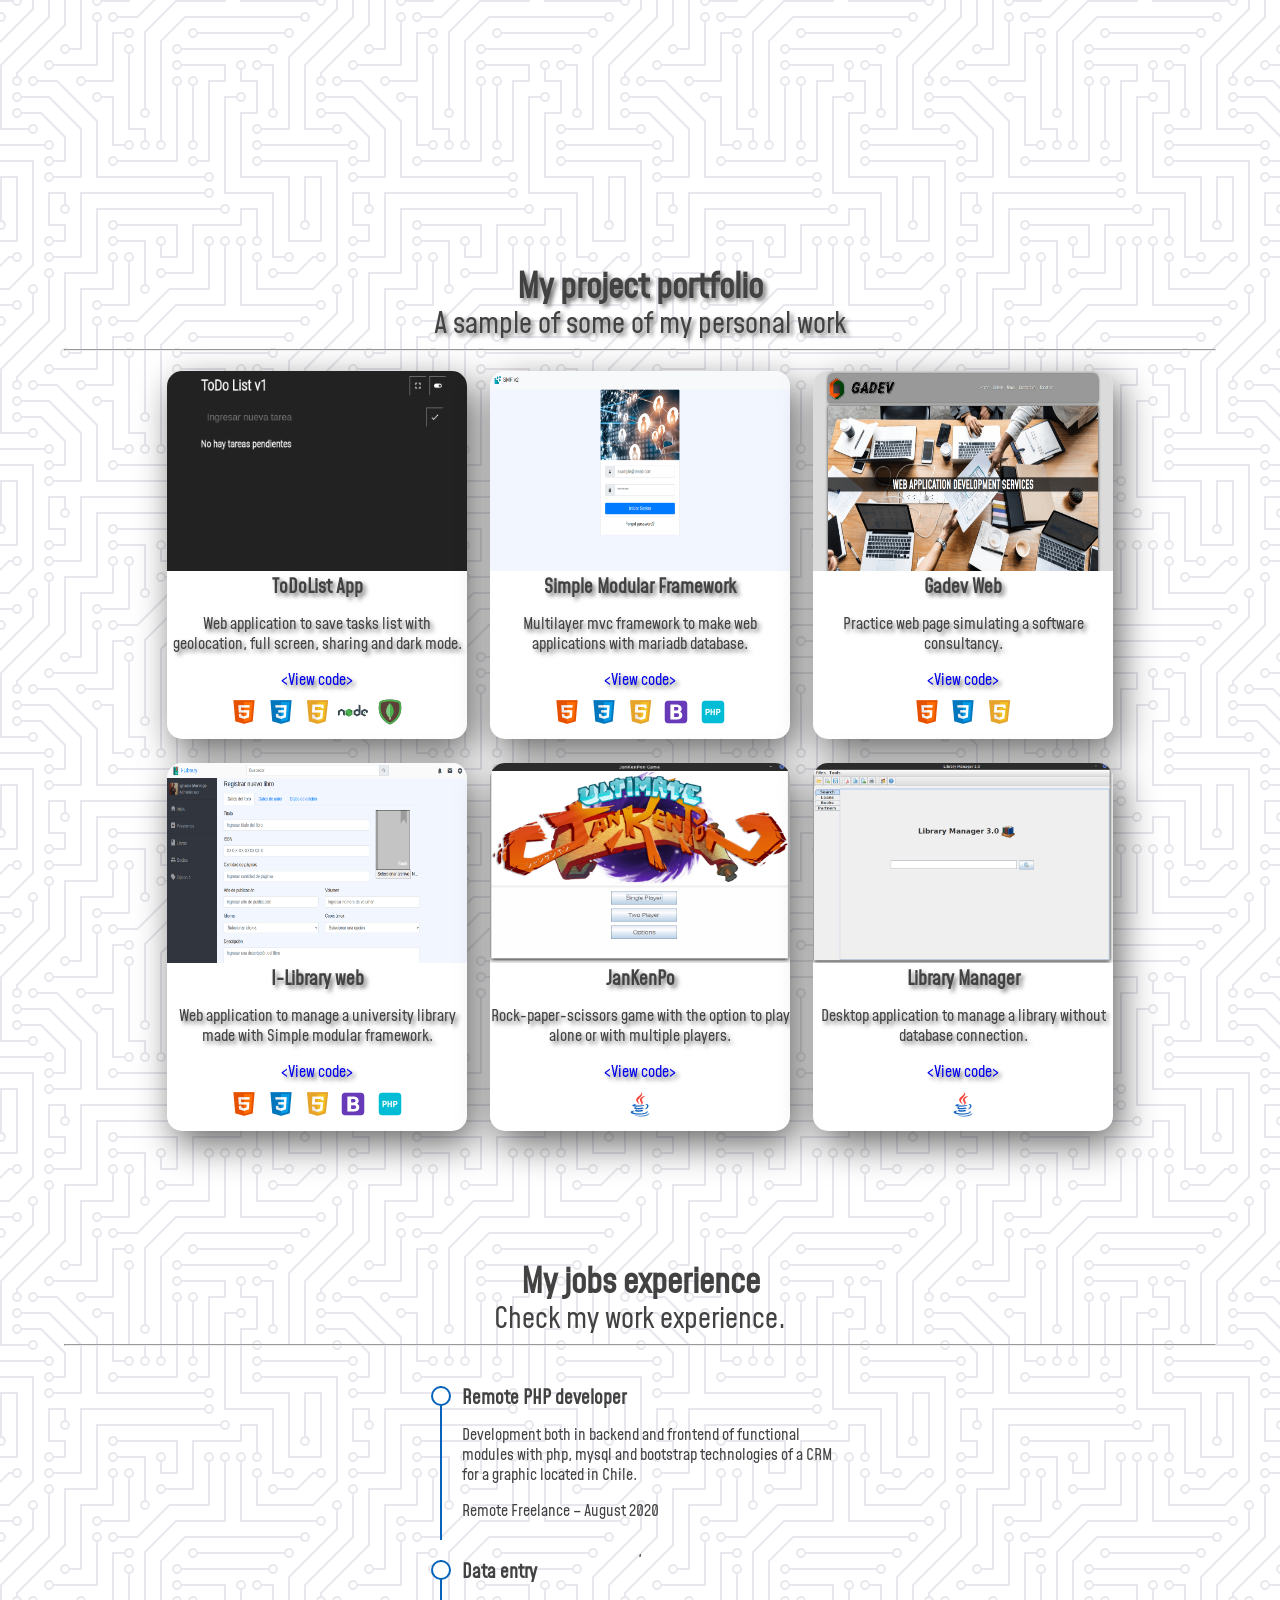
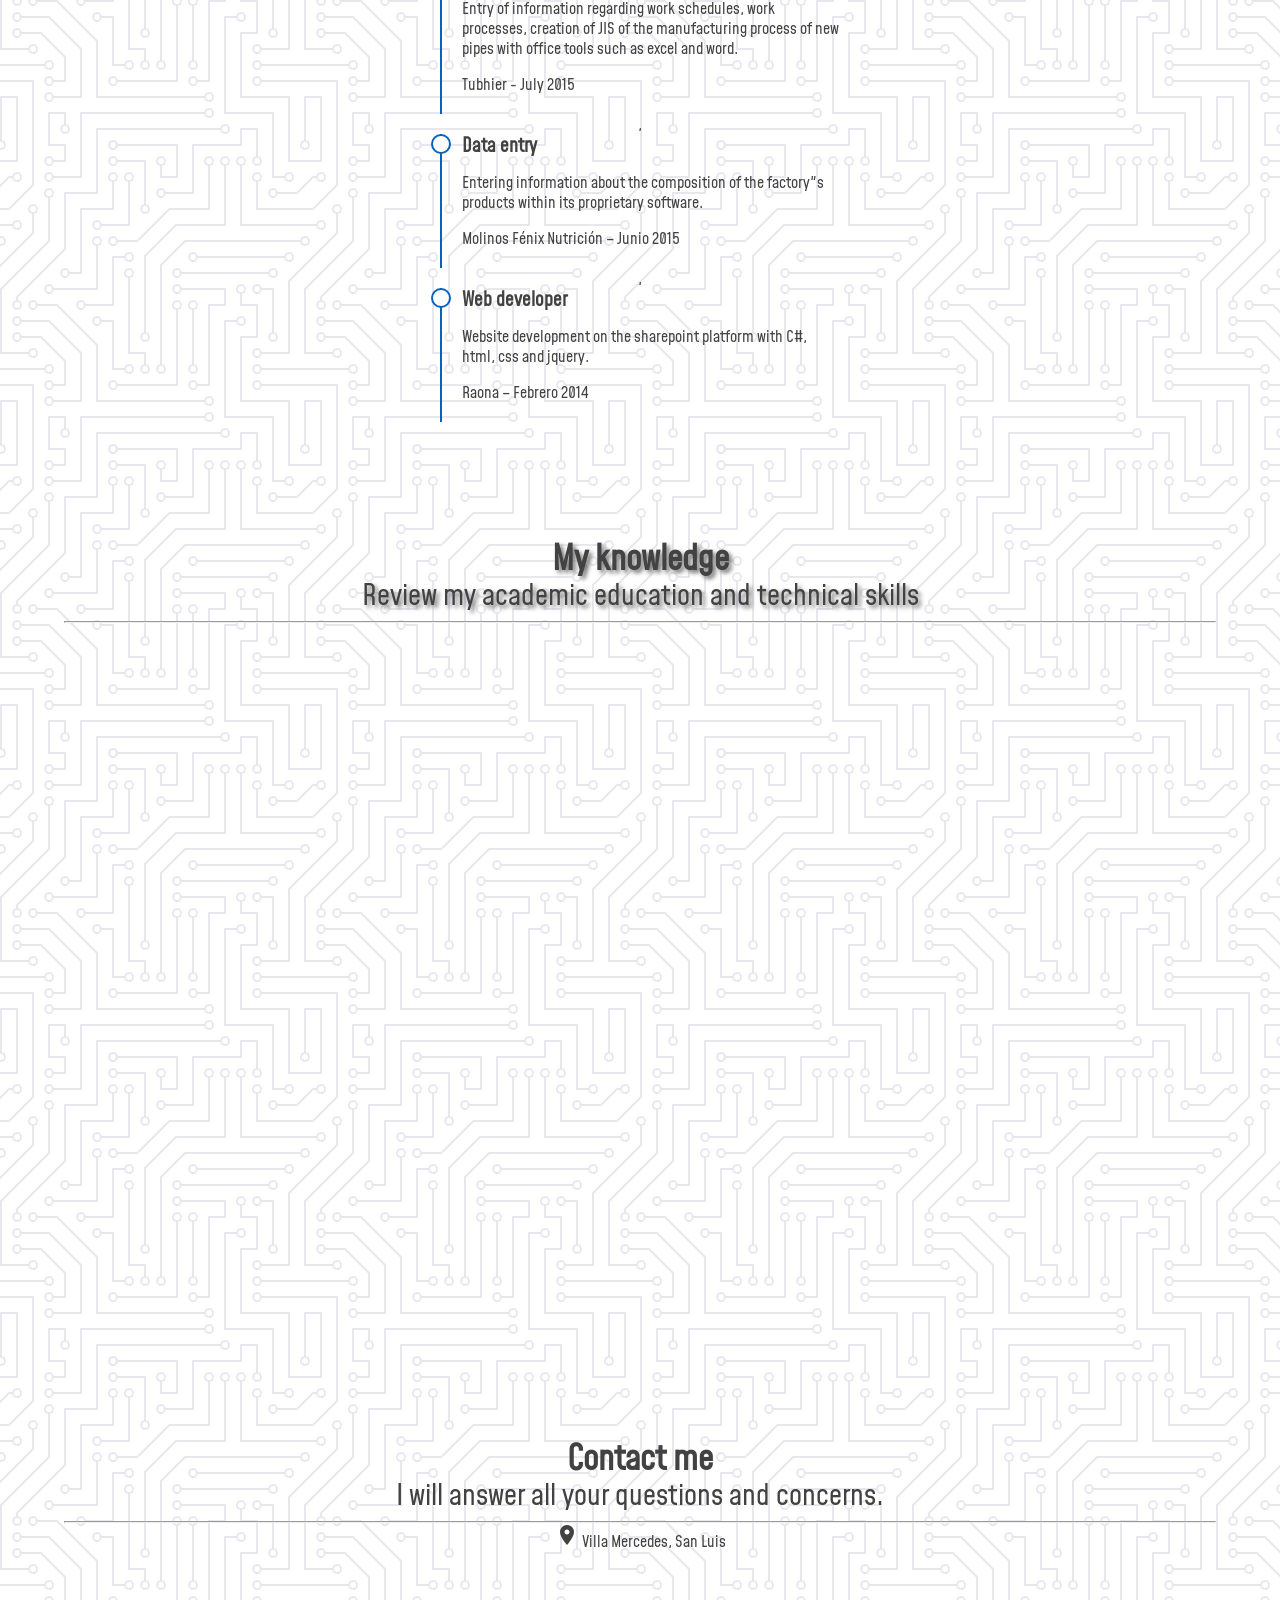
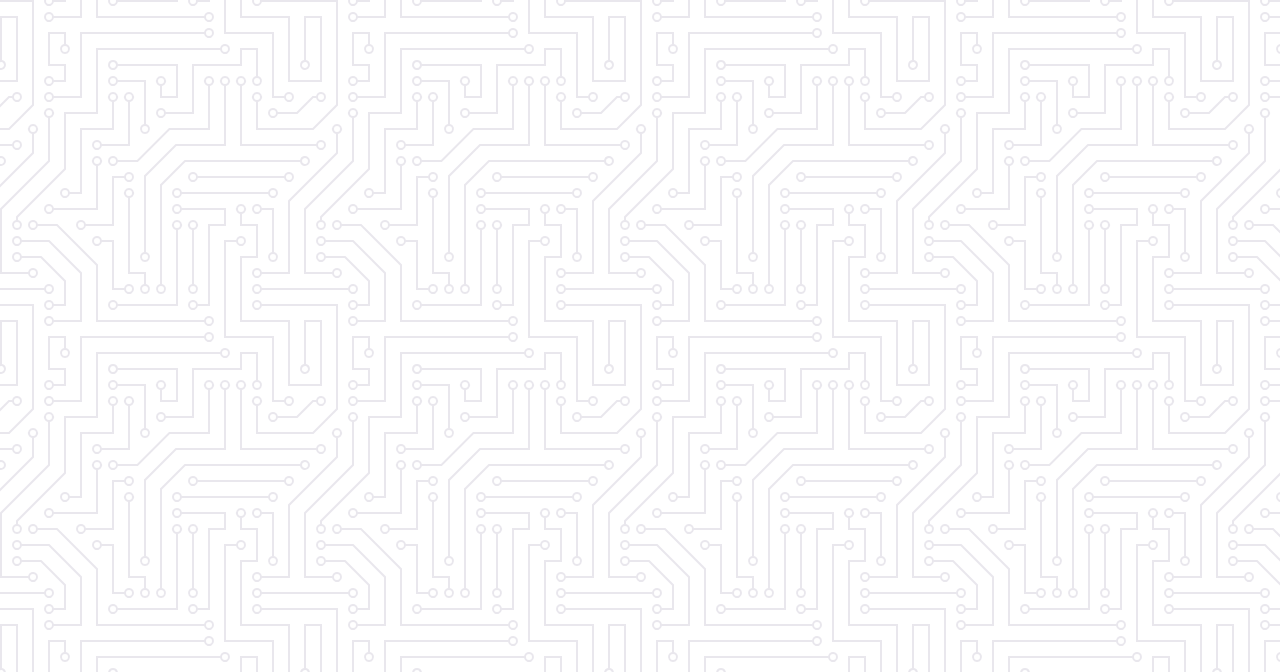
==== commit b3cb7f36: "Experience content" ====
--- a/index.html
+++ b/index.html
@@ -85,6 +85,7 @@
                     <span>Check my work experience.</span> 
                     <hr>
                 </article>
+                <article class="experience-container"></article>                
             </section>
 
             <!--Knowledge-->
@@ -94,6 +95,9 @@
                     <span>Review my academic education and technical skills</span>
                     <hr>
                 </article> 
+                <article class="knowledge-container">
+                    
+                </article>
             </section>
 
             <!--Contact-->
--- a/css/style.css
+++ b/css/style.css
@@ -208,7 +208,35 @@
 }
 
 /* Experience section */
-
+#experience{
+    height: 100%;
+    padding-bottom: 50px;
+}
+
+.experience-item{
+    border-left: 2px solid #0563bb;
+    margin-top: -2px;
+    margin: 0 auto;
+    padding: 0 0 20px 20px;
+    position: relative;
+    text-align: initial;
+    width: 400px;
+}
+.experience-item:nth-child(1){
+    margin-top: 40px;
+}
+
+.experience-item::before{
+    background: #fff;
+    border: 2px solid #0563bb;
+    border-radius: 50px;
+    content: "";
+    height: 16px;
+    left: -11px;
+    top: 0;
+    position: absolute;
+    width: 16px;
+}
 /* Knowledge section */
 #knowledge{
     background-image: url(../assets/img/knowledge.jpeg);
@@ -216,4 +244,5 @@
     text-align: center;
 }
 
+
 /* Contact section */
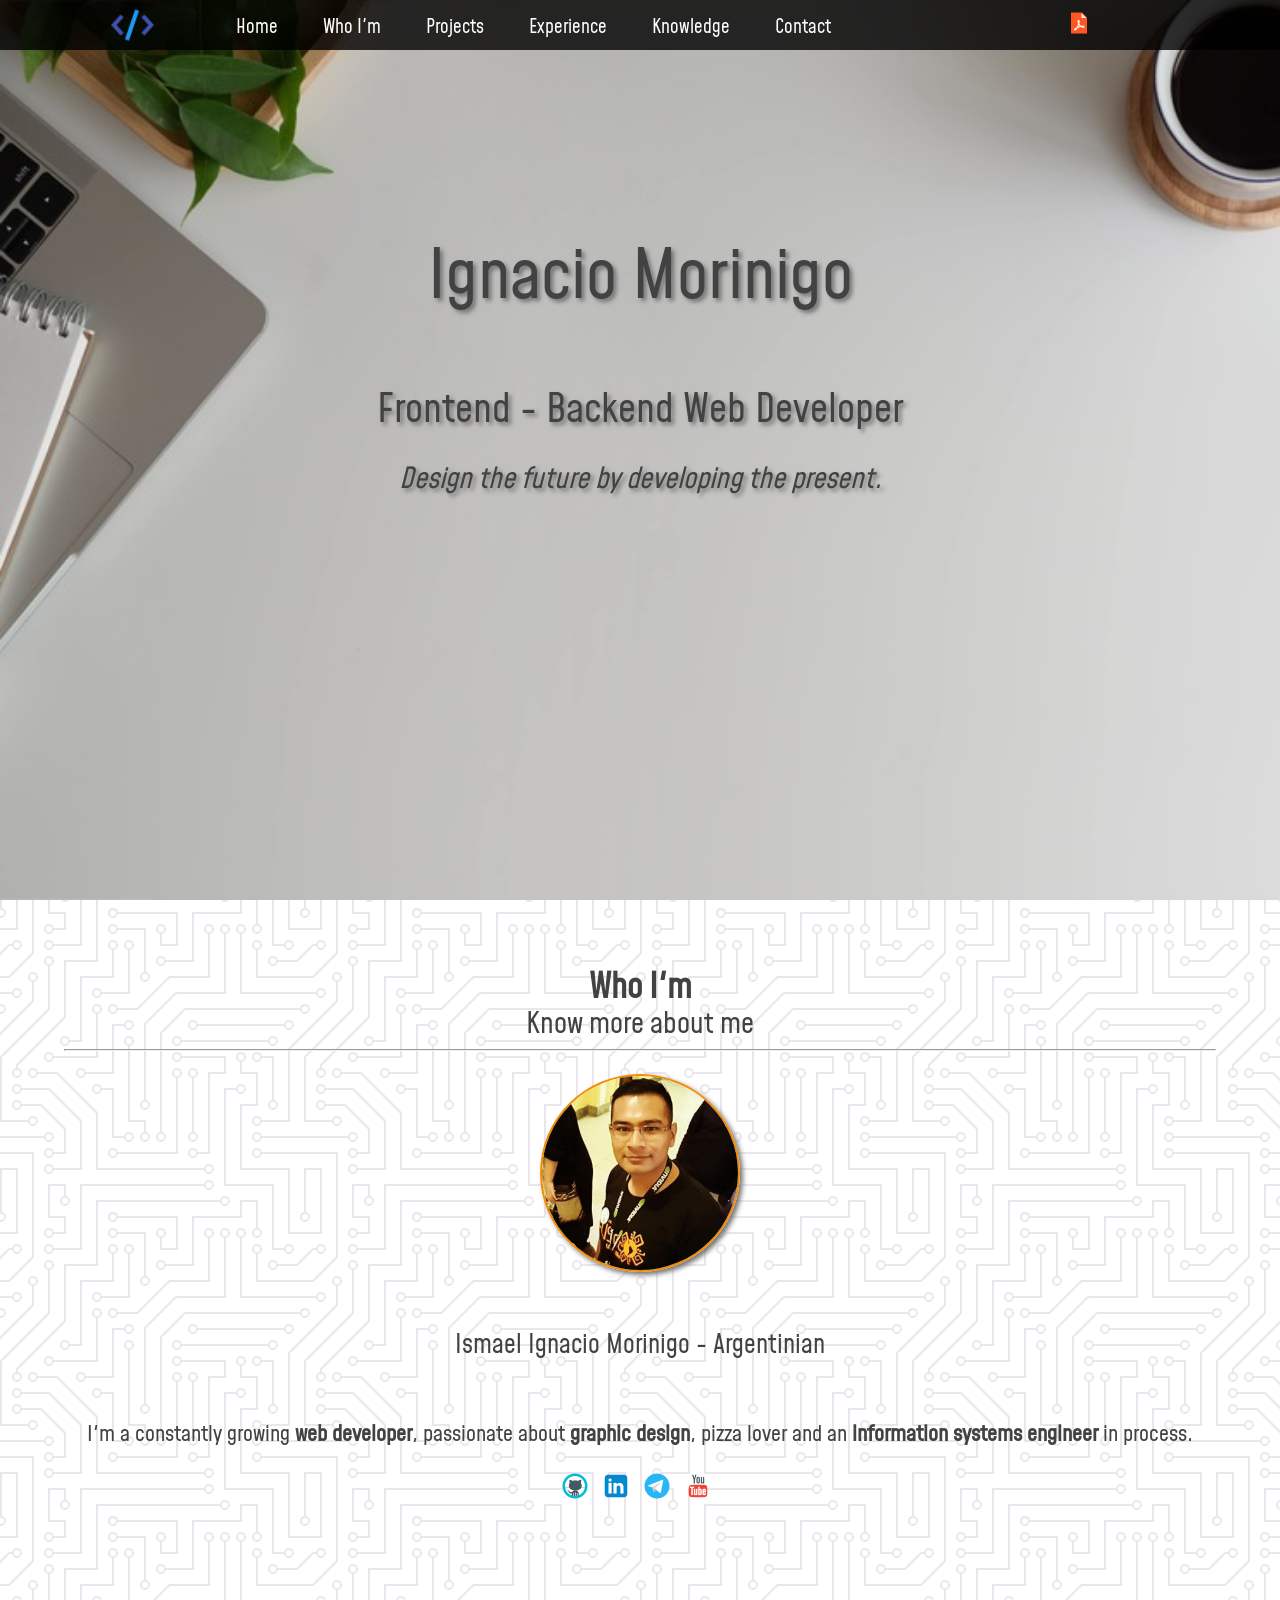
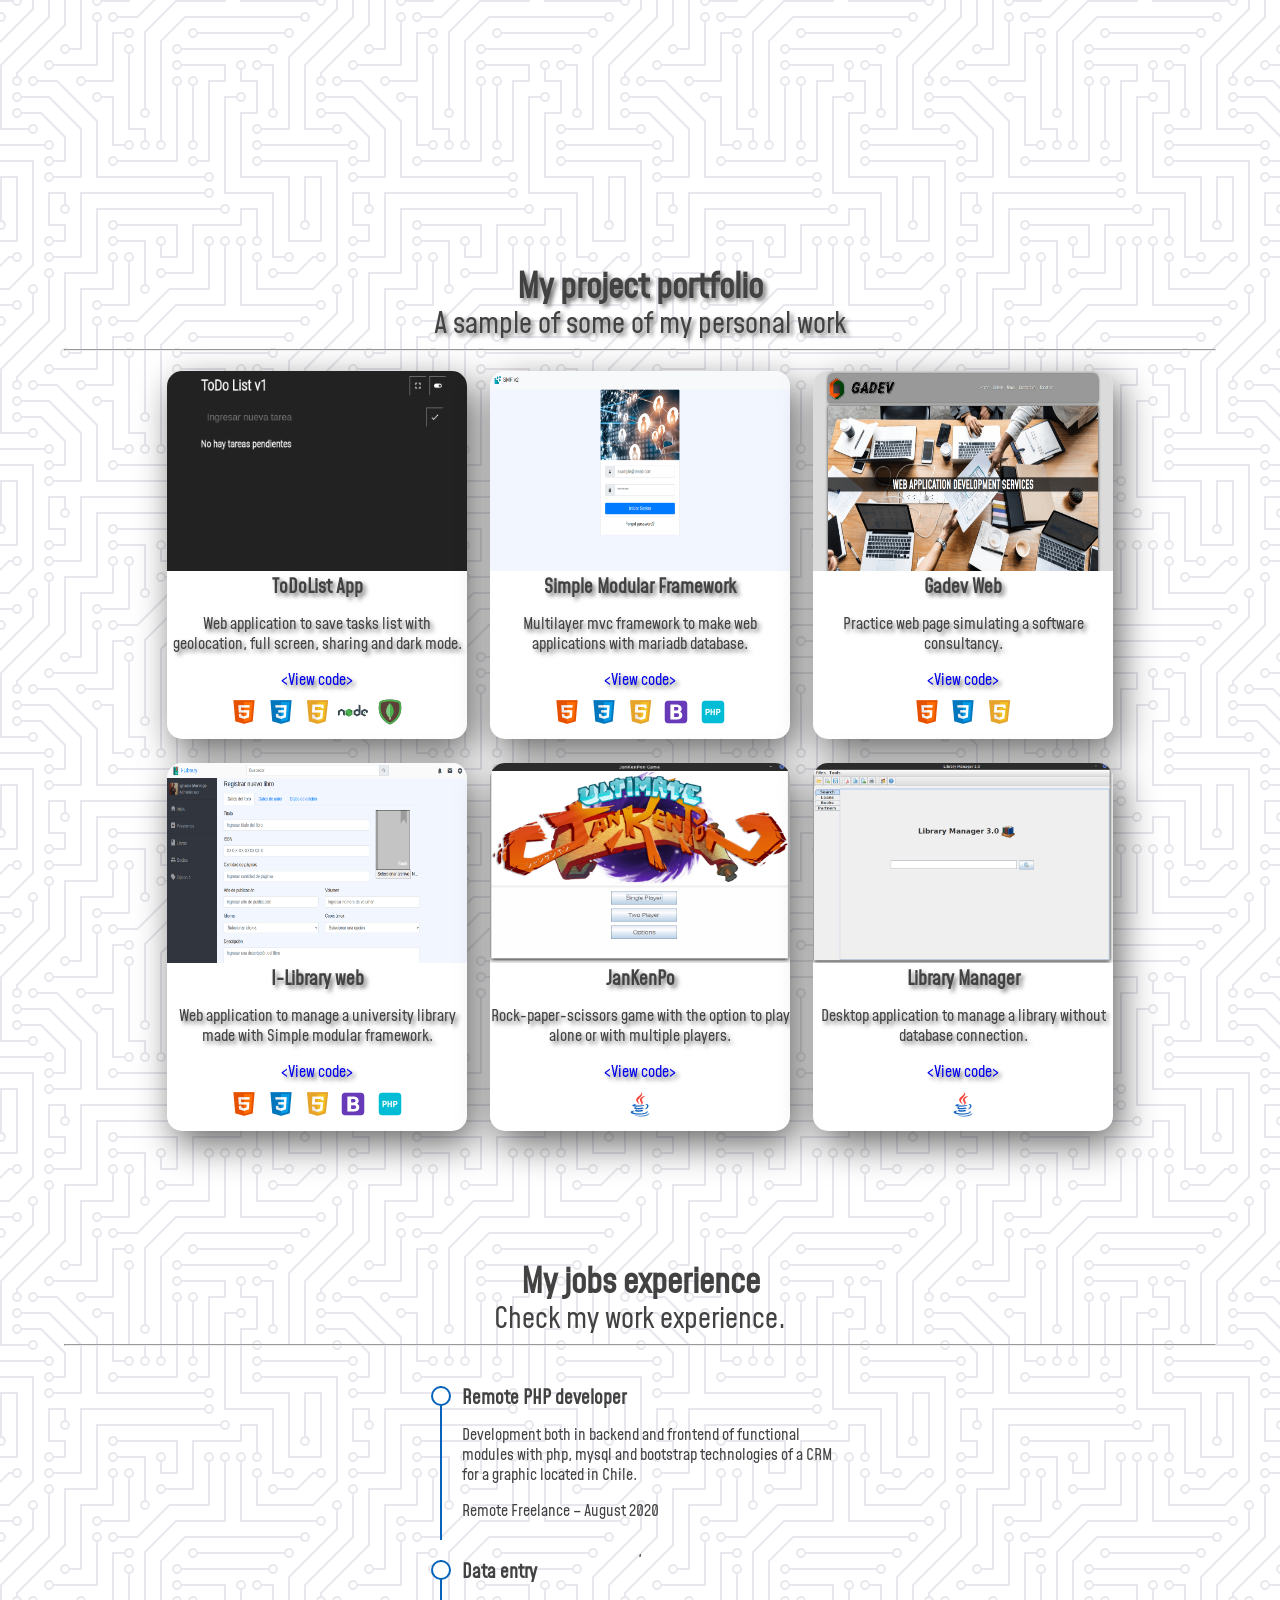
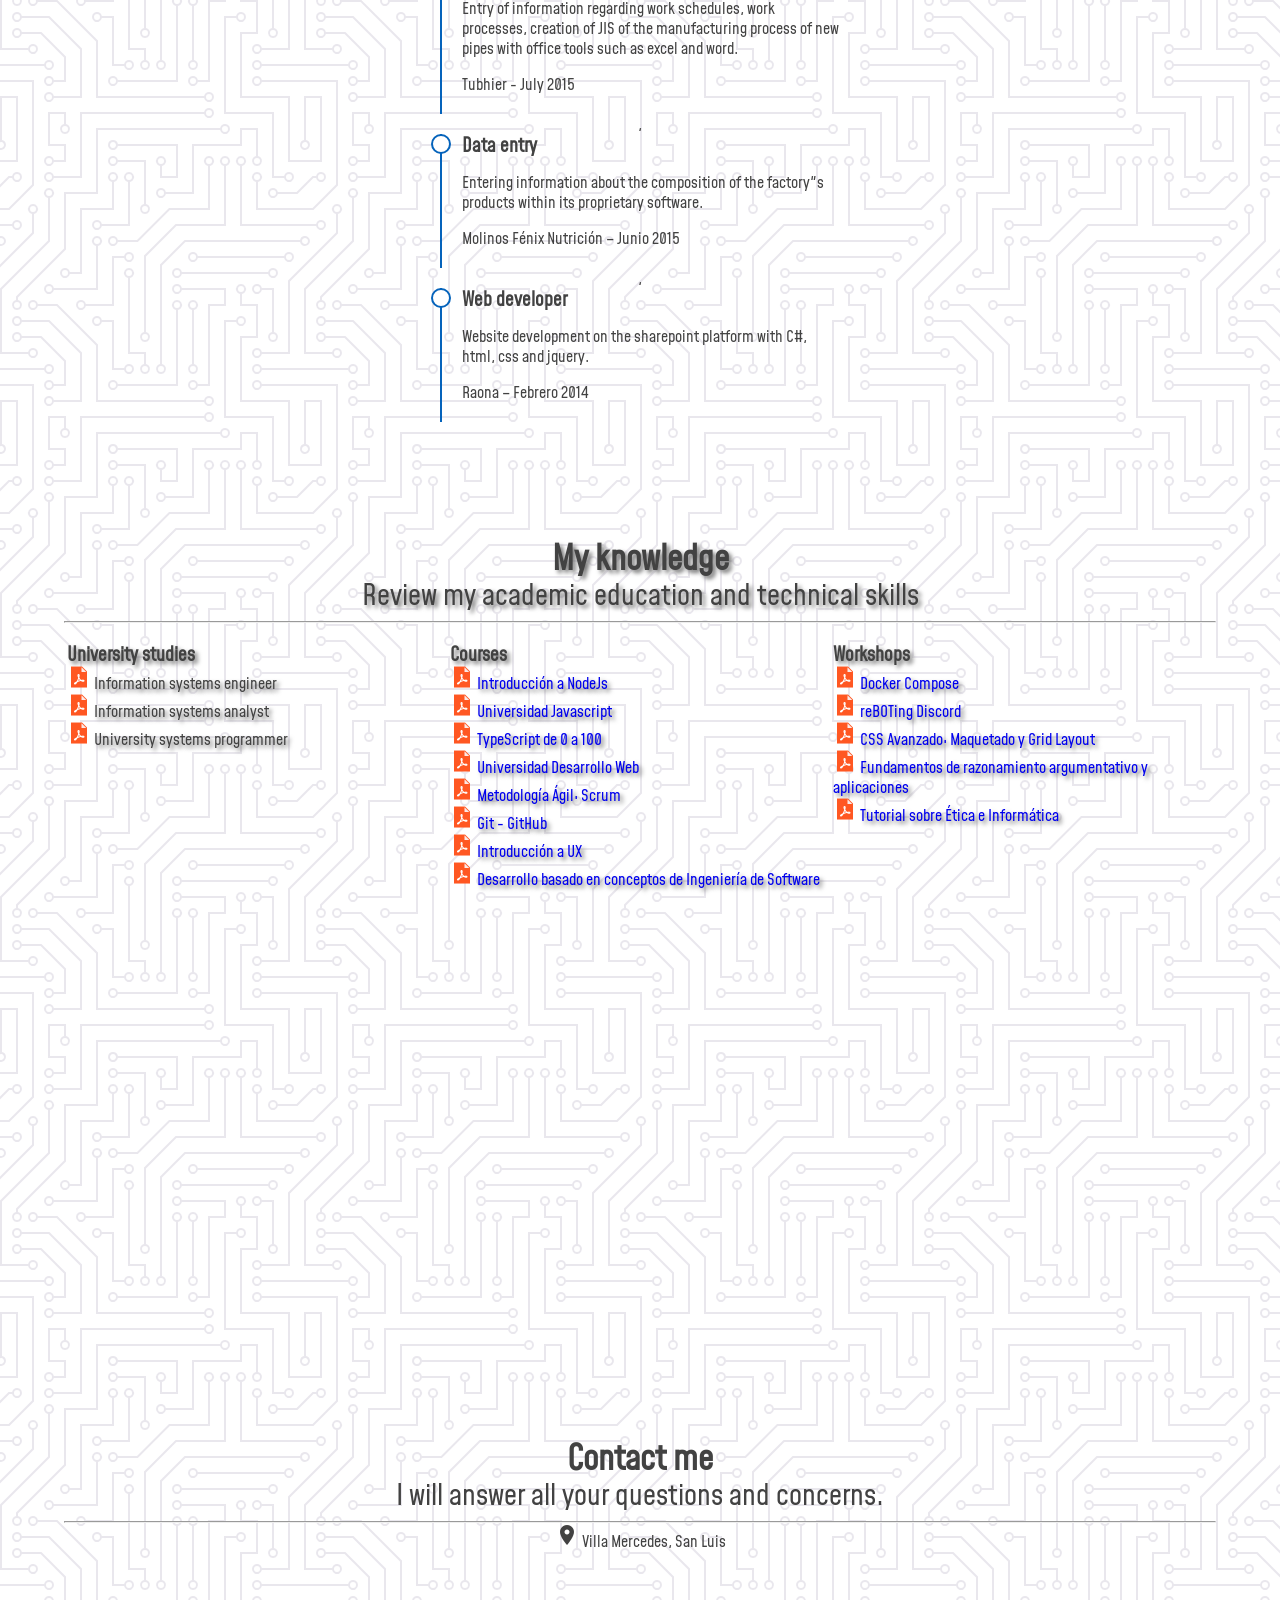
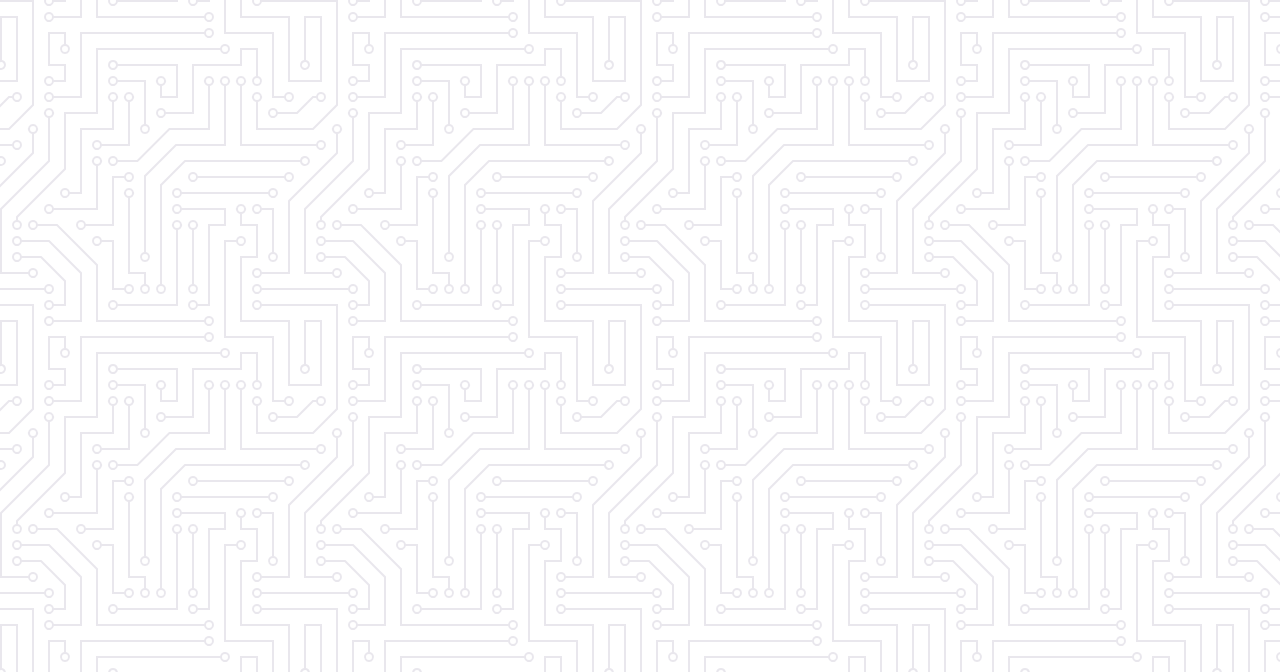
==== commit 27b15bb5: "Knowedge content" ====
--- a/index.html
+++ b/index.html
@@ -96,7 +96,105 @@
                     <hr>
                 </article> 
                 <article class="knowledge-container">
-                    
+                    <div class="knowledge-item">
+                        <h3>University studies</h3>
+                        <div class="education">
+                            <img src="assets/icons/icons8-pdf-30.png" alt="certificate of completion"> 
+                            <label for="">Information systems engineer</label> 
+                        </div>  
+                        <div class="education">
+                            <img src="assets/icons/icons8-pdf-30.png" alt="certificate of completion">
+                            <label for="">Information systems analyst</label> 
+                        </div>
+                        <div class="education">
+                            <img src="assets/icons/icons8-pdf-30.png" alt="certificate of completion">
+                            <label for="">University systems programmer</label> 
+                        </div>  
+                    </div>
+                    <div class="knowledge-item">
+                        <h3>Courses</h3>
+                        <div class="education">
+                            <a href="https://drive.google.com/file/d/1BToZxZ1YkMUDSboGwI5xLBjyifiDcrNq/view?usp=sharing" target="_blank">
+                                <img src="assets/icons/icons8-pdf-30.png" alt="certificate of completion">
+                                <label for="">Introducción a NodeJs</label> 
+                            </a>
+                        </div>
+                        <div class="education">
+                            <a href="https://drive.google.com/file/d/1-_fwp-f4eUIxi4uctdsFD5Ig7OHoyuhp/view?usp=sharing" target="_blank">
+                                <img src="assets/icons/icons8-pdf-30.png" alt="certificate of completion">
+                                <label for="">Universidad Javascript</label> 
+                            </a>
+                        </div>
+                        <div class="education">
+                            <a href="https://drive.google.com/file/d/1KffLSE40QJ44jfeUSQonL1MqQlvo9HUV/view?usp=sharing" target="_blank">
+                                <img src="assets/icons/icons8-pdf-30.png" alt="certificate of completion">
+                                <label for="">TypeScript de 0 a 100</label> 
+                            </a>
+                        </div>
+                        <div class="education">
+                            <a href="https://drive.google.com/file/d/155YVNhW0jKKhwHOrRAO_qsgbI-AEzQA1/view?usp=sharing" target="_blank">
+                                <img src="assets/icons/icons8-pdf-30.png" alt="certificate of completion">
+                                <label for="">Universidad Desarrollo Web</label> 
+                            </a>
+                        </div>
+                        <div class="education">
+                            <a href="https://drive.google.com/file/d/15zVXhhieovkjS6eN9ornD5Oy9JS9qx90/view?usp=sharing" target="_blank">
+                                <img src="assets/icons/icons8-pdf-30.png" alt="certificate of completion">
+                                <label for="">Metodología Ágil: Scrum</label> 
+                            </a>
+                        </div>
+                        <div class="education">
+                            <a href="https://drive.google.com/file/d/1tTlBUDjkzQ4ROlfqlTRHKFNh0ynxbmFa/view?usp=sharing" target="_blank">
+                                <img src="assets/icons/icons8-pdf-30.png" alt="certificate of completion">
+                                <label for="">Git - GitHub</label> 
+                            </a>
+                        </div>
+                        <div class="education">
+                            <a href="https://drive.google.com/file/d/1UIgditQrXoWQrNHbnhOgzAJVE6lXjfWD/view?usp=sharing" target="_blank">
+                                <img src="assets/icons/icons8-pdf-30.png" alt="certificate of completion">
+                                <label for="">Introducción a UX</label> 
+                            </a>
+                        </div>
+                        <div class="education">
+                            <a href="https://drive.google.com/file/d/18bHZXBXvbi4K3IKLCGv-BMtqcDfoEamO/view?usp=sharing" target="_blank">
+                                <img src="assets/icons/icons8-pdf-30.png" alt="certificate of completion">
+                                <label for="">Desarrollo basado en conceptos de Ingeniería de Software</label> 
+                            </a>
+                        </div>
+                    </div>
+                    <div class="knowledge-item">
+                        <h3>Workshops</h3>
+                        <div class="education">
+                            <a href="https://drive.google.com/file/d/1LP1tl4tHhX7OGQ-oNuZHyLerEuCEgkm9/view?usp=sharing" target="_blank">
+                                <img src="assets/icons/icons8-pdf-30.png" alt="certificate of completion">
+                                <label for="">Docker Compose</label> 
+                            </a>
+                        </div>
+                        <div class="education">
+                            <a href="https://drive.google.com/file/d/1gZkZtOyLl_o4yYkXCdBx_uxmTnXKkX14/view?usp=sharing" target="_blank">
+                                <img src="assets/icons/icons8-pdf-30.png" alt="certificate of completion">
+                                <label for="">reBOTing Discord</label> 
+                            </a>
+                        </div>
+                        <div class="education">
+                            <a href="https://drive.google.com/file/d/1M8A55ST1-TIZlzwgMB2SwuilbXTJtF4z/view?usp=sharing" target="_blank">
+                                <img src="assets/icons/icons8-pdf-30.png" alt="certificate of completion">
+                                <label for="">CSS Avanzado: Maquetado y Grid Layout</label> 
+                            </a>
+                        </div>
+                        <div class="education">
+                            <a href="https://drive.google.com/file/d/13LbCQW3ut2mplignEIG3CncvgyvioyGT/view?usp=sharing" target="_blank">
+                                <img src="assets/icons/icons8-pdf-30.png" alt="certificate of completion">
+                                <label for="">Fundamentos de razonamiento argumentativo y aplicaciones</label> 
+                            </a>
+                        </div>
+                        <div class="education">
+                            <a href="https://drive.google.com/file/d/1zOXy-PX5XyeuZg-BSDvc7JT7Tk90iwhn/view?usp=sharing" target="_blank">
+                                <img src="assets/icons/icons8-pdf-30.png" alt="certificate of completion">
+                                <label for="">Tutorial sobre Ética e Informática</label> 
+                            </a>
+                        </div>
+  
                 </article>
             </section>
 
--- a/css/style.css
+++ b/css/style.css
@@ -242,7 +242,15 @@
     background-image: url(../assets/img/knowledge.jpeg);
     text-shadow: 3px 3px 4px #747474;
     text-align: center;
-}
-
-
+    ;
+}
+.knowledge-item{
+    display: inline-block;;
+    margin-top: 20px;
+    
+    height: 100%;
+    text-align: initial;
+    vertical-align: top;
+    width: 380px;
+}
 /* Contact section */
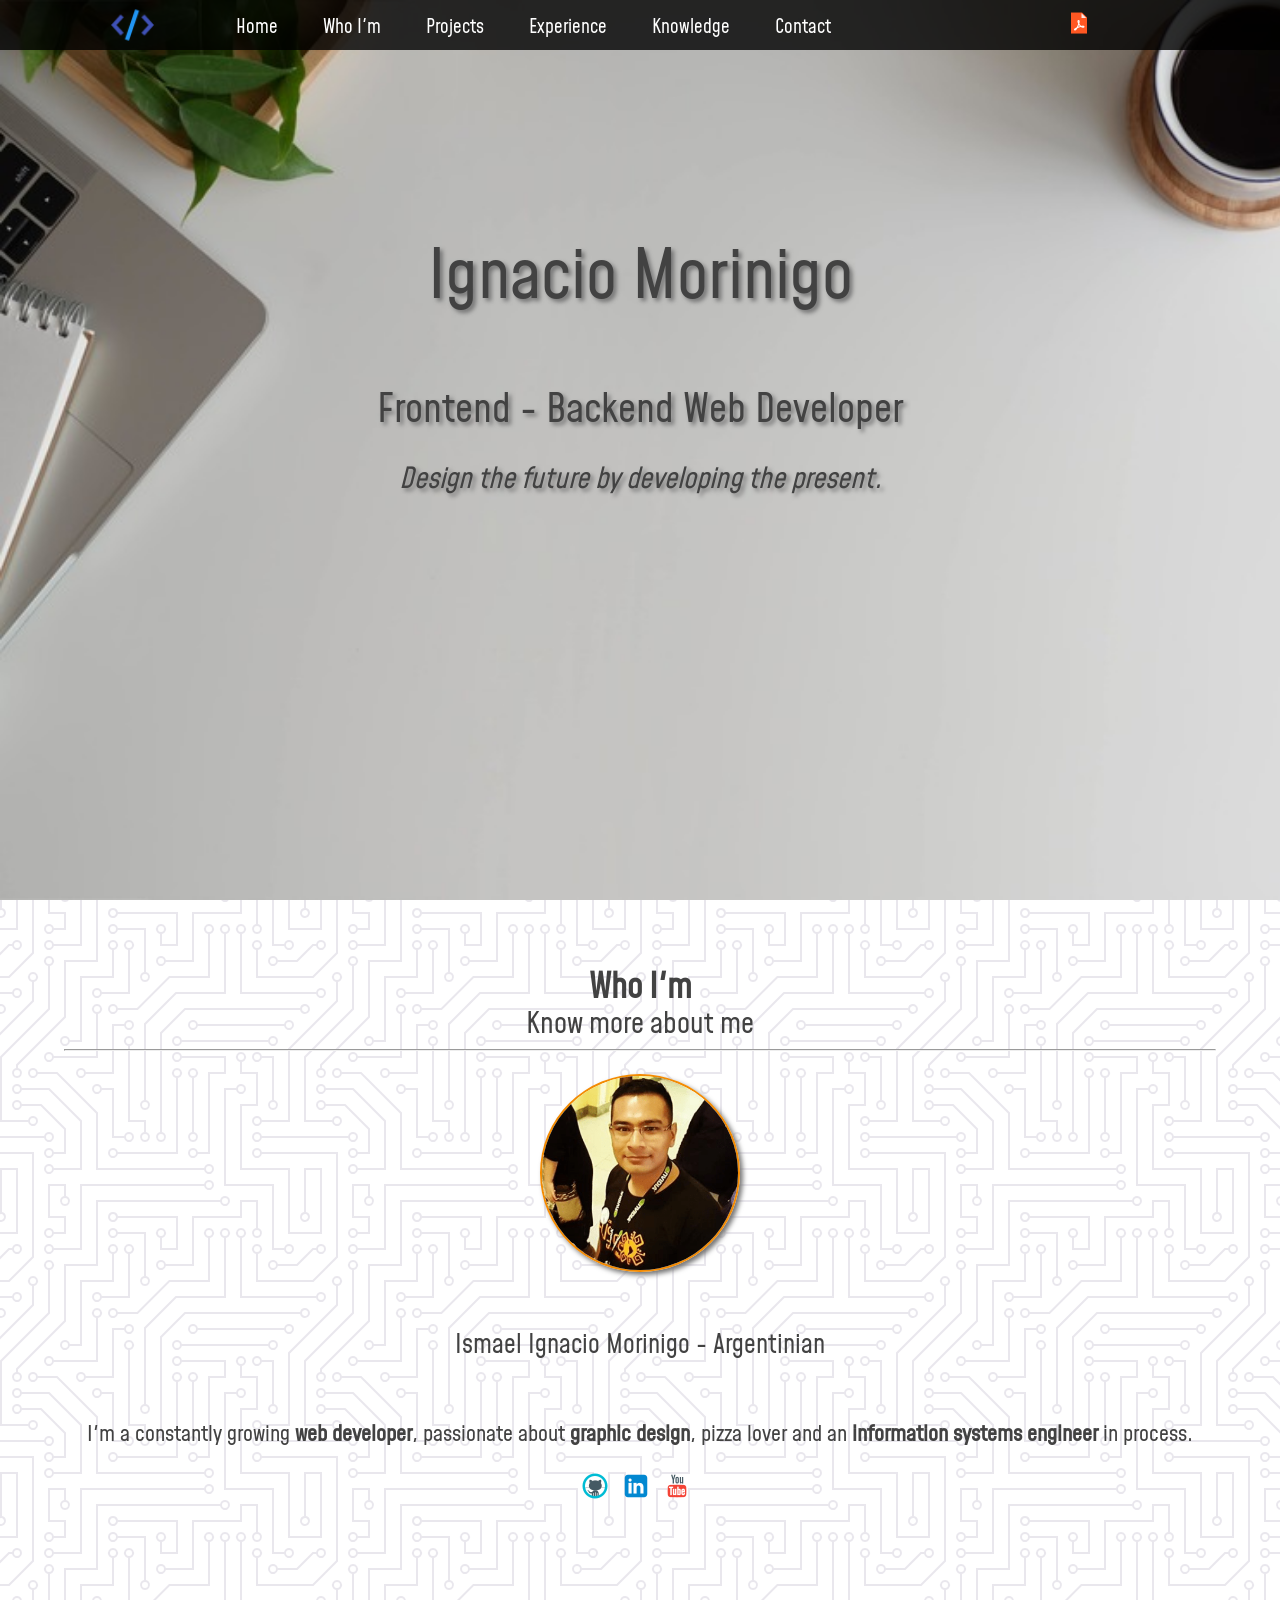
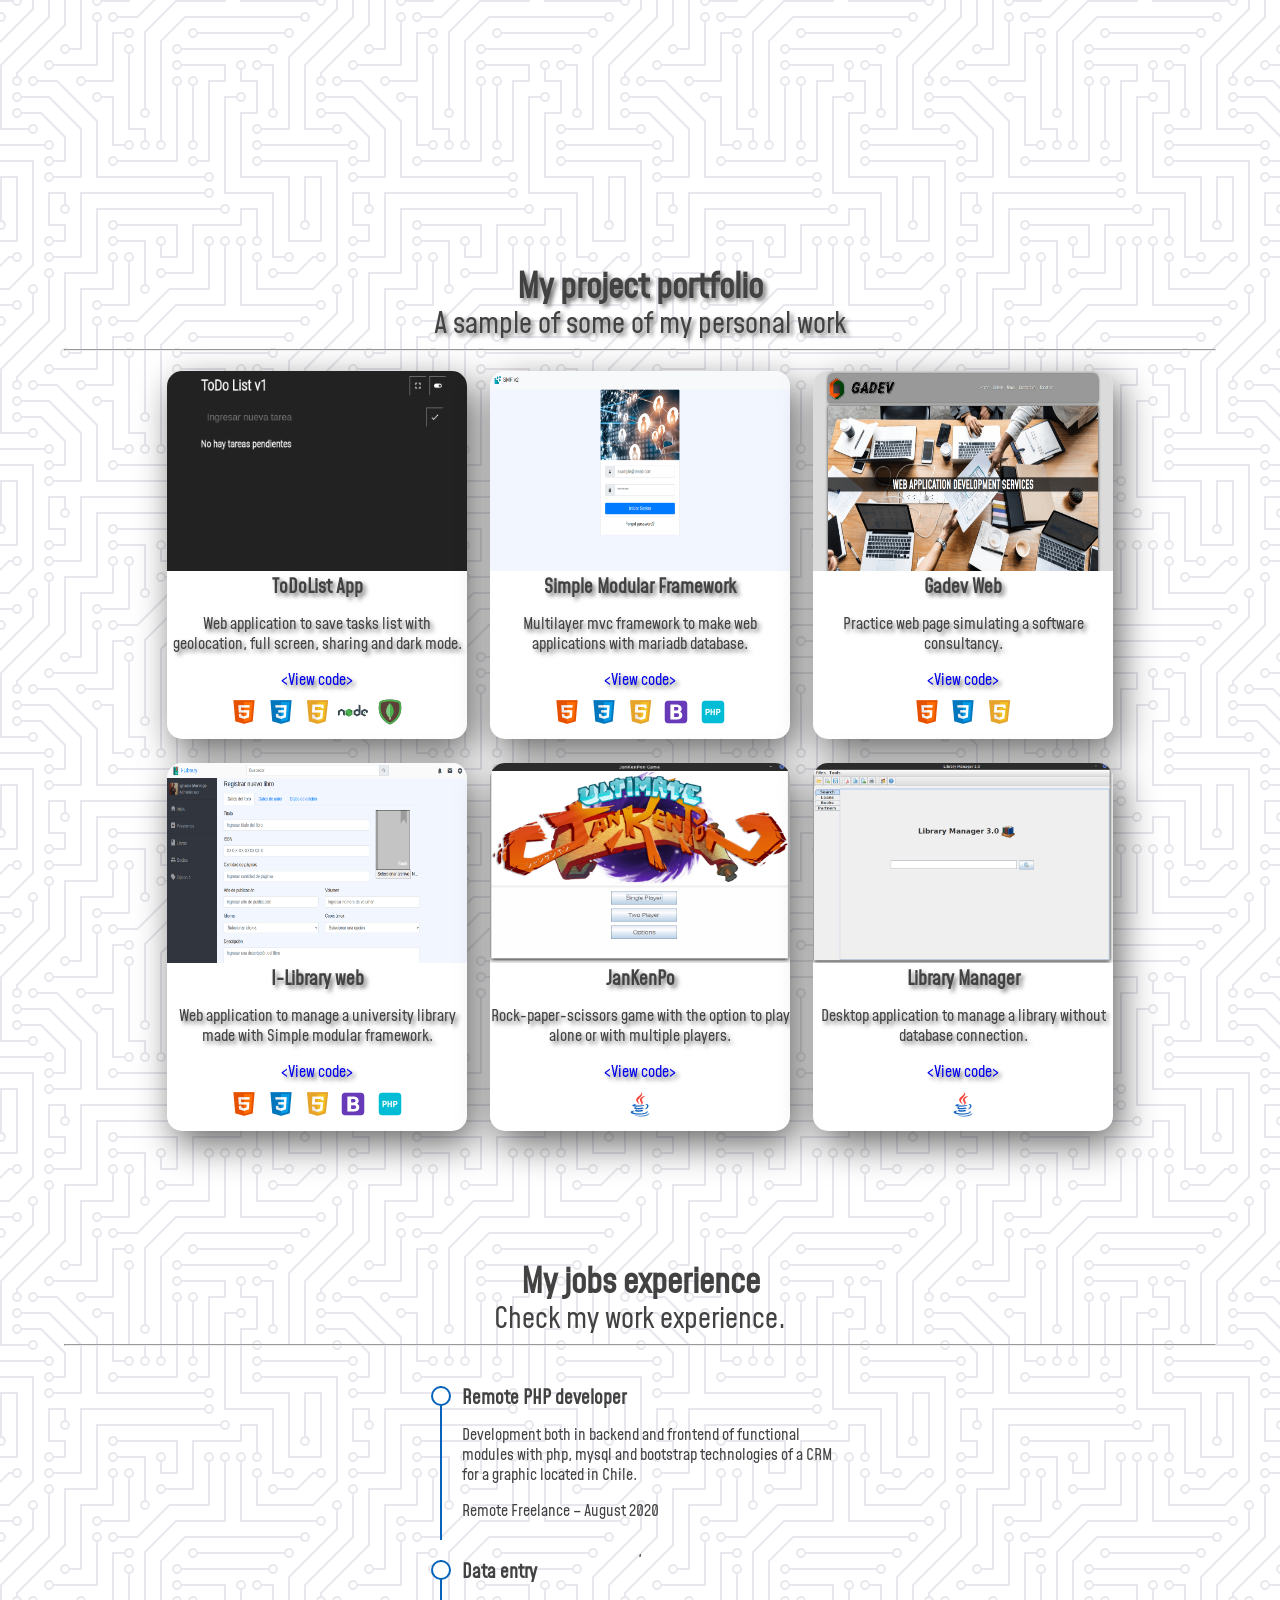
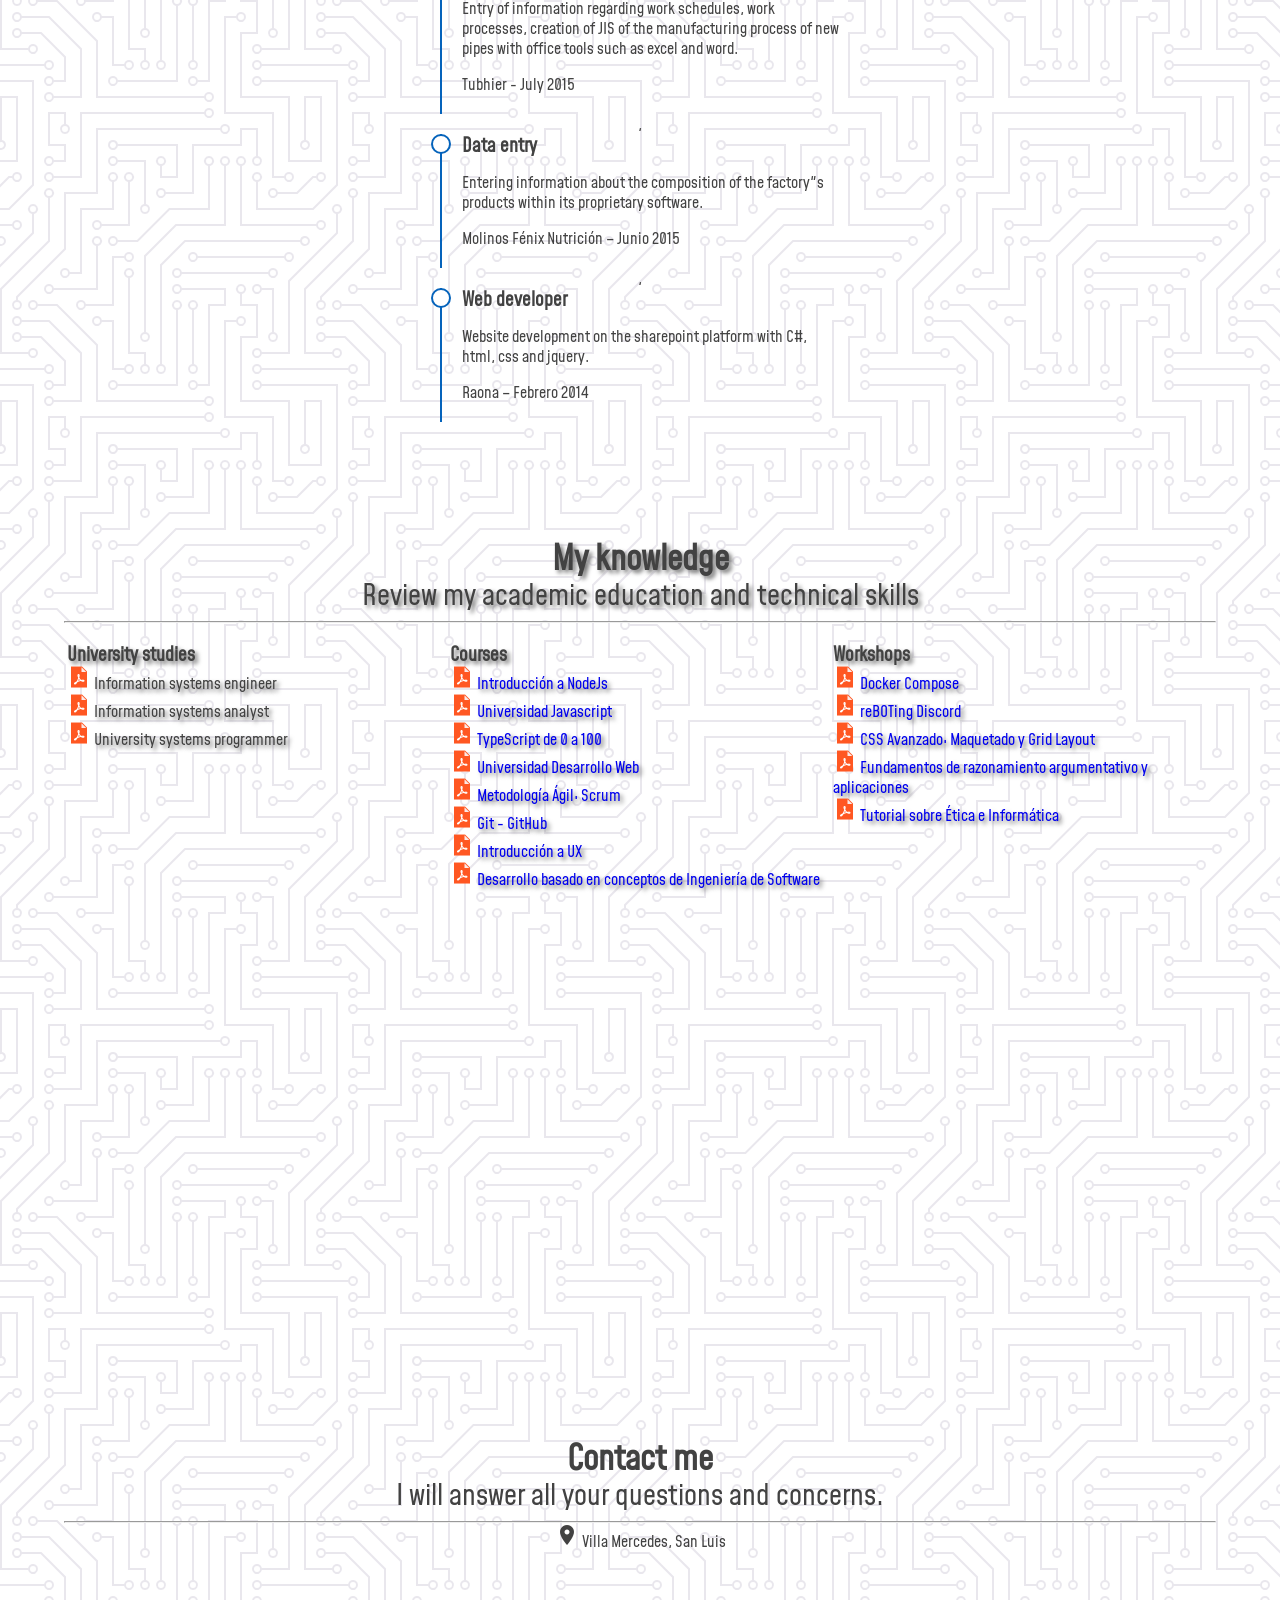
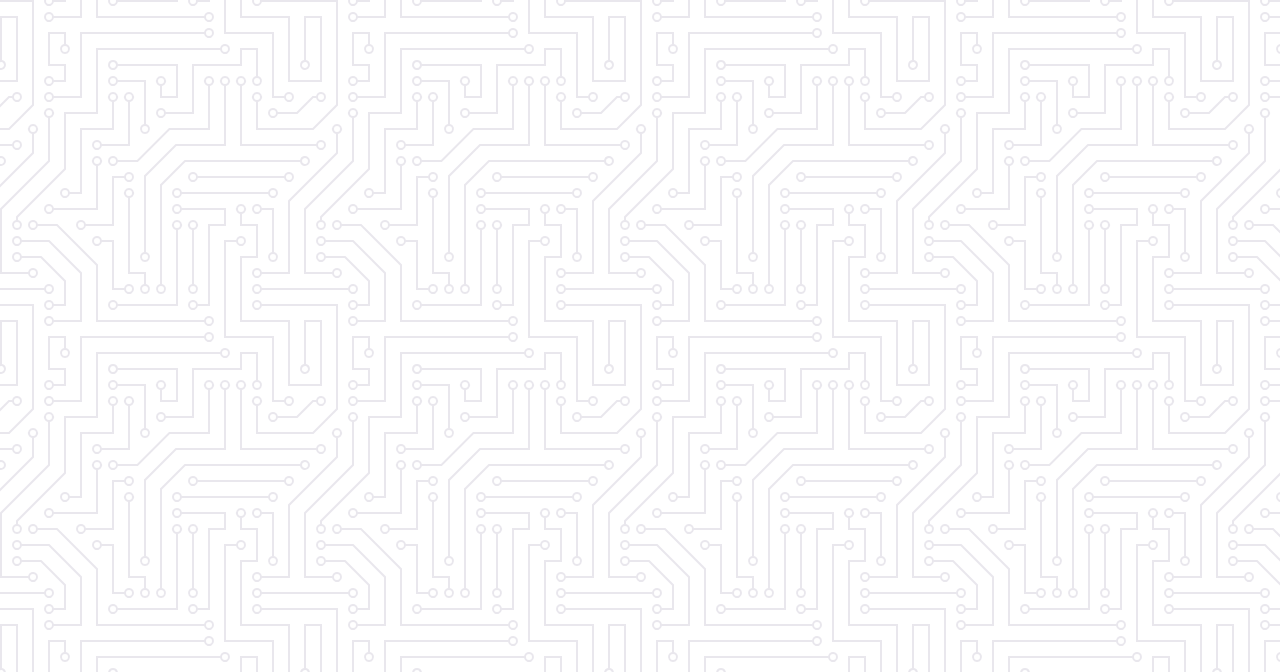
==== commit 2d1fc1f8: "Update index.html" ====
--- a/index.html
+++ b/index.html
@@ -63,7 +63,6 @@
                 <footer id="footer-icons">
                     <a href="https://github.com/morinacho" target="_blank"><img src="./assets/icons/icons8-github-30.png" alt="github"></a>
                     <a href="https://www.linkedin.com/in/morinacho/" target="_blank"><img src="./assets/icons/icons8-linkedin-30.png" alt="instagram"></a>
-                    <a href="https://t.me/morinacho" target="_blank"><img src="./assets/icons/icons8-telegram-app-30.png" alt="telegram"></a>
                     <a href="https://www.youtube.com/channel/UCLKkpOBSzm8sTbXCJhYv2jQ?view_as=subscriber" target="_blank"><img src="./assets/icons/icons8-youtube-30.png" alt="youtube"></a>
                 </footer>
             </section>
@@ -216,4 +215,4 @@
         <script src="https://unpkg.com/aos@2.3.1/dist/aos.js"></script>
         <script>AOS.init();</script>
     </body>
-</html>+</html>
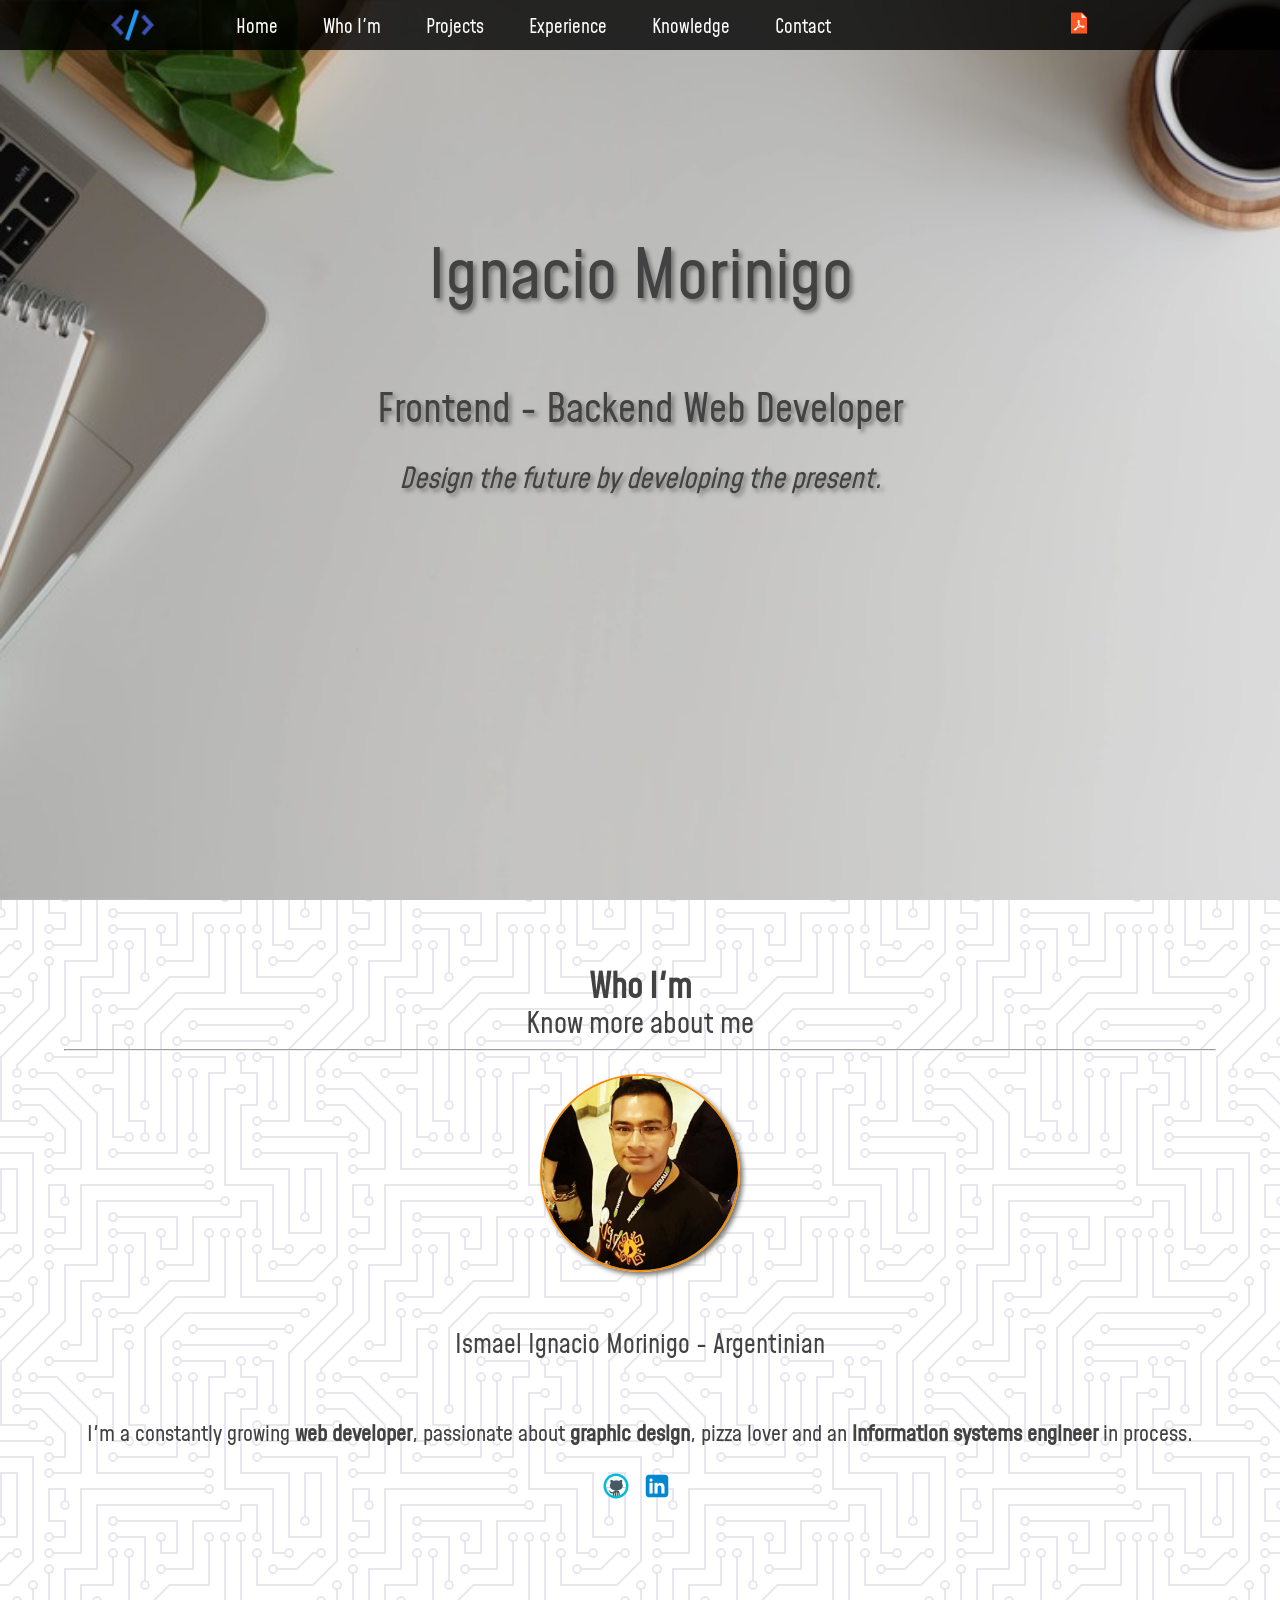
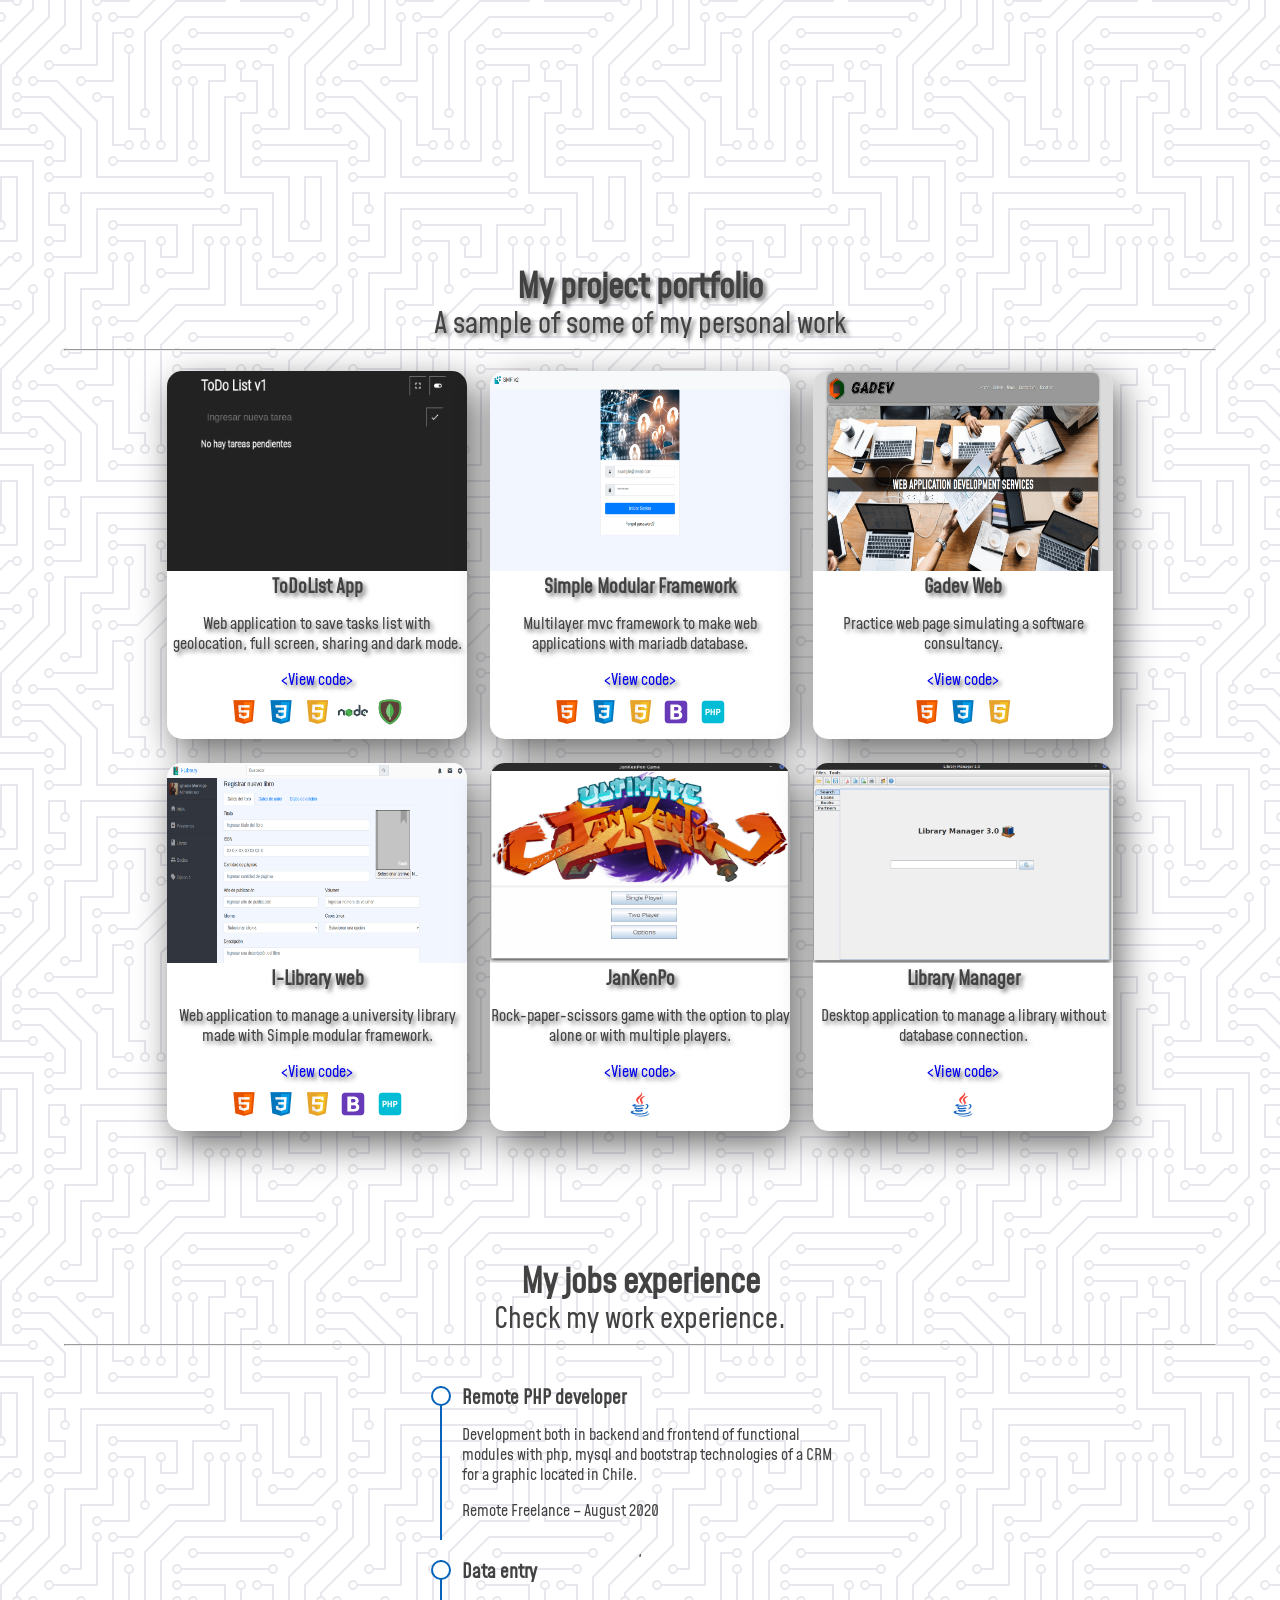
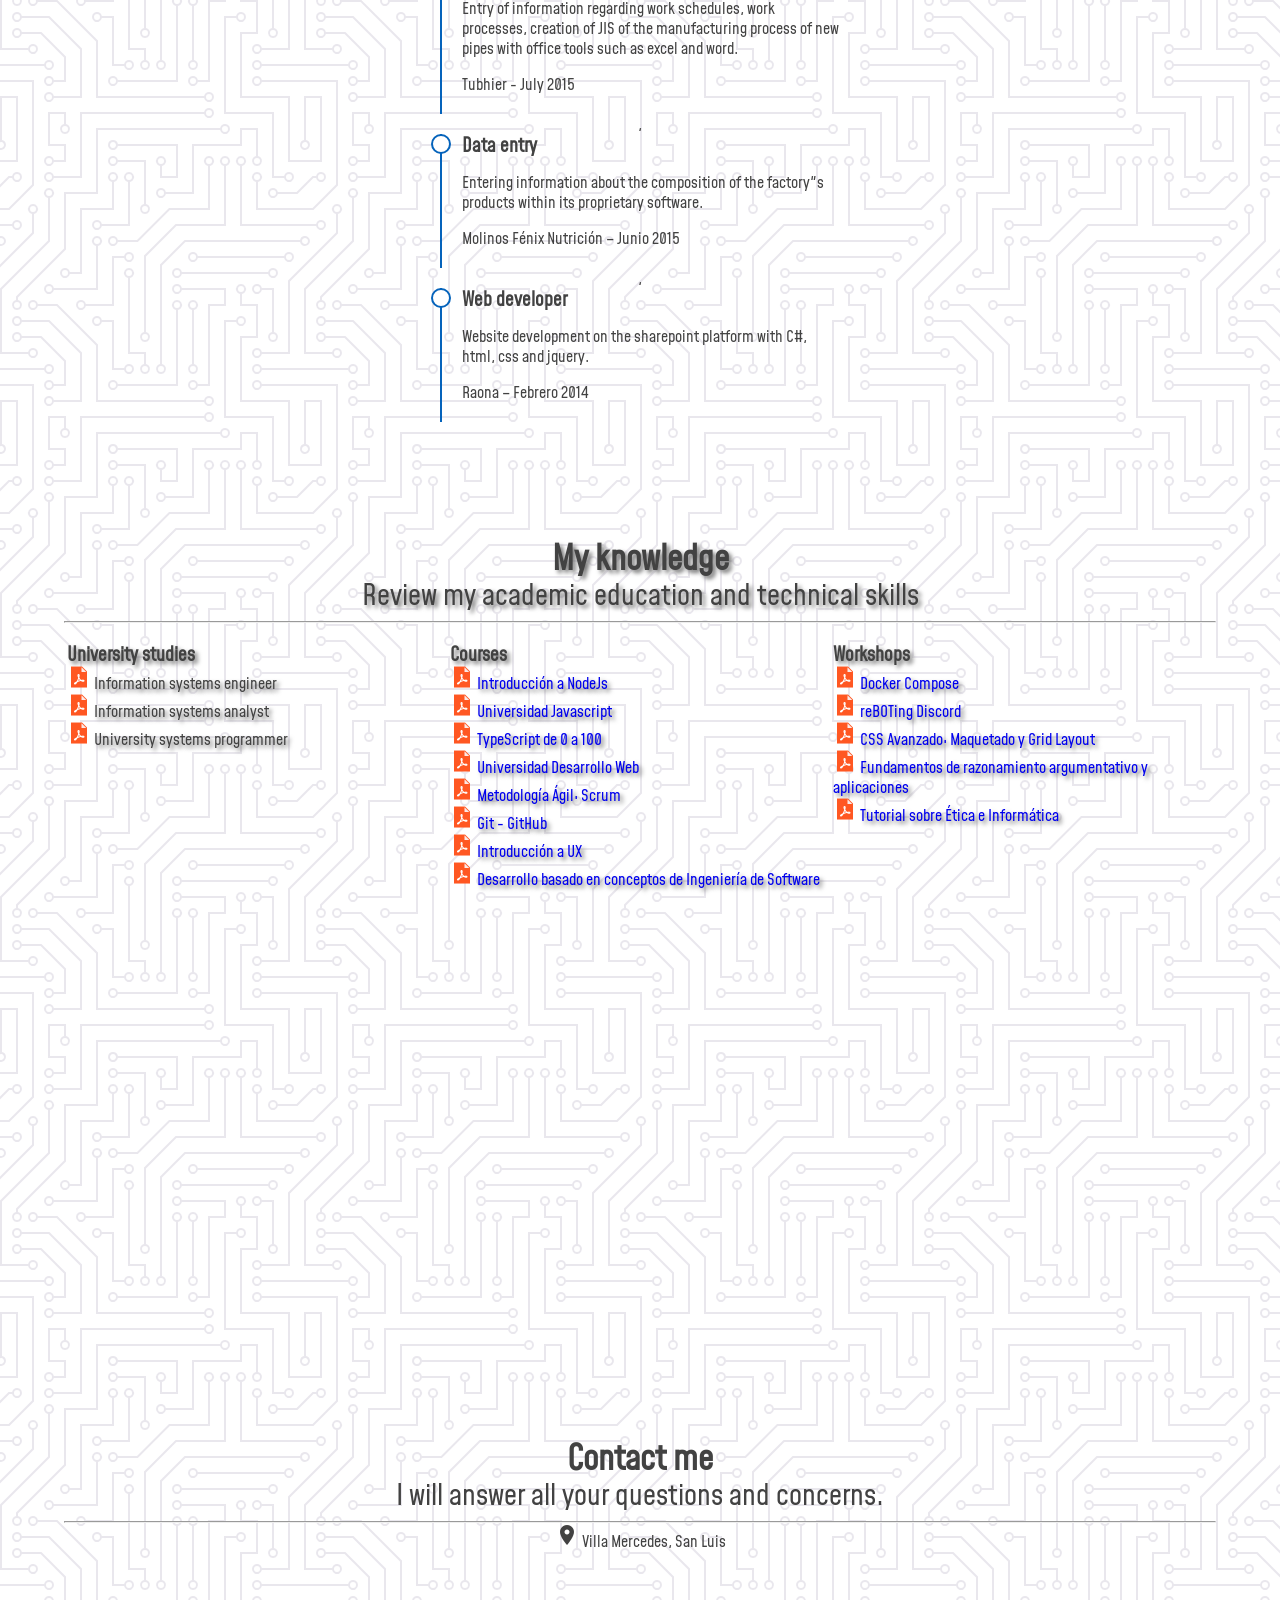
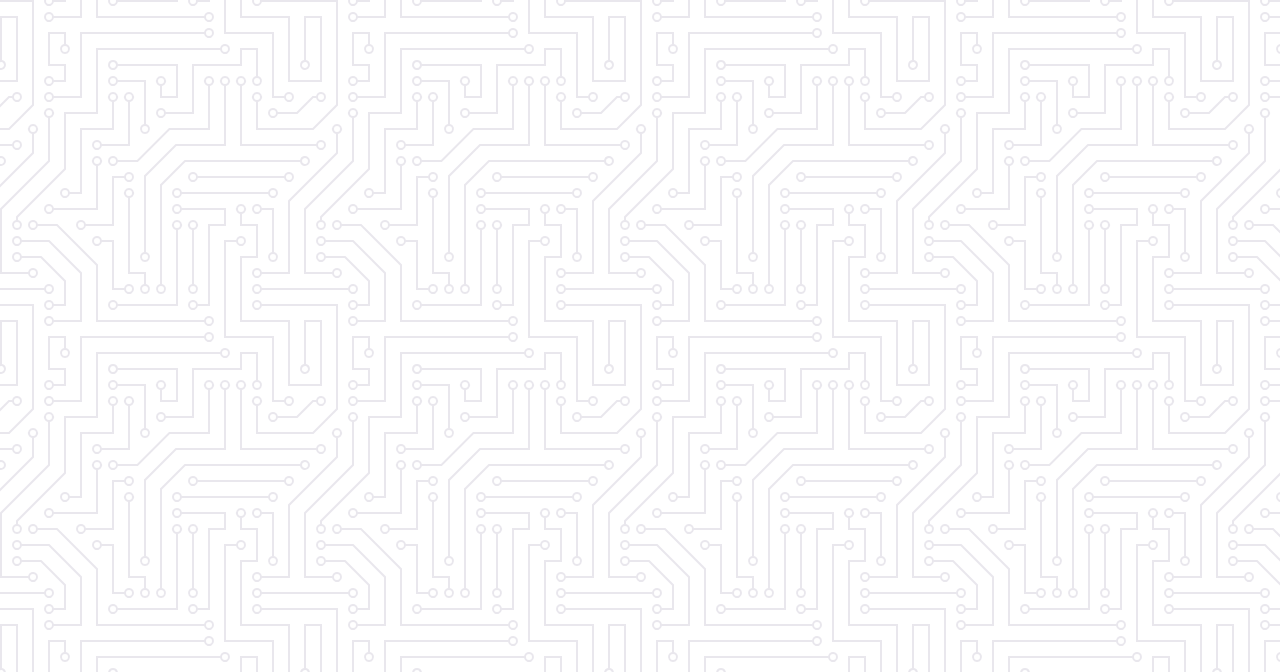
==== commit e819f73e: "Update index.html" ====
--- a/index.html
+++ b/index.html
@@ -61,9 +61,8 @@
                     </div>
                 </article>
                 <footer id="footer-icons">
-                    <a href="https://github.com/morinacho" target="_blank"><img src="./assets/icons/icons8-github-30.png" alt="github"></a>
-                    <a href="https://www.linkedin.com/in/morinacho/" target="_blank"><img src="./assets/icons/icons8-linkedin-30.png" alt="instagram"></a>
-                    <a href="https://www.youtube.com/channel/UCLKkpOBSzm8sTbXCJhYv2jQ?view_as=subscriber" target="_blank"><img src="./assets/icons/icons8-youtube-30.png" alt="youtube"></a>
+                    <a href="https://github.com/ignaciomorinigo" target="_blank"><img src="./assets/icons/icons8-github-30.png" alt="github"></a>
+                    <a href="https://www.linkedin.com/in/ignaciomorinigo/" target="_blank"><img src="./assets/icons/icons8-linkedin-30.png" alt="linkedin"></a>
                 </footer>
             </section>
 
